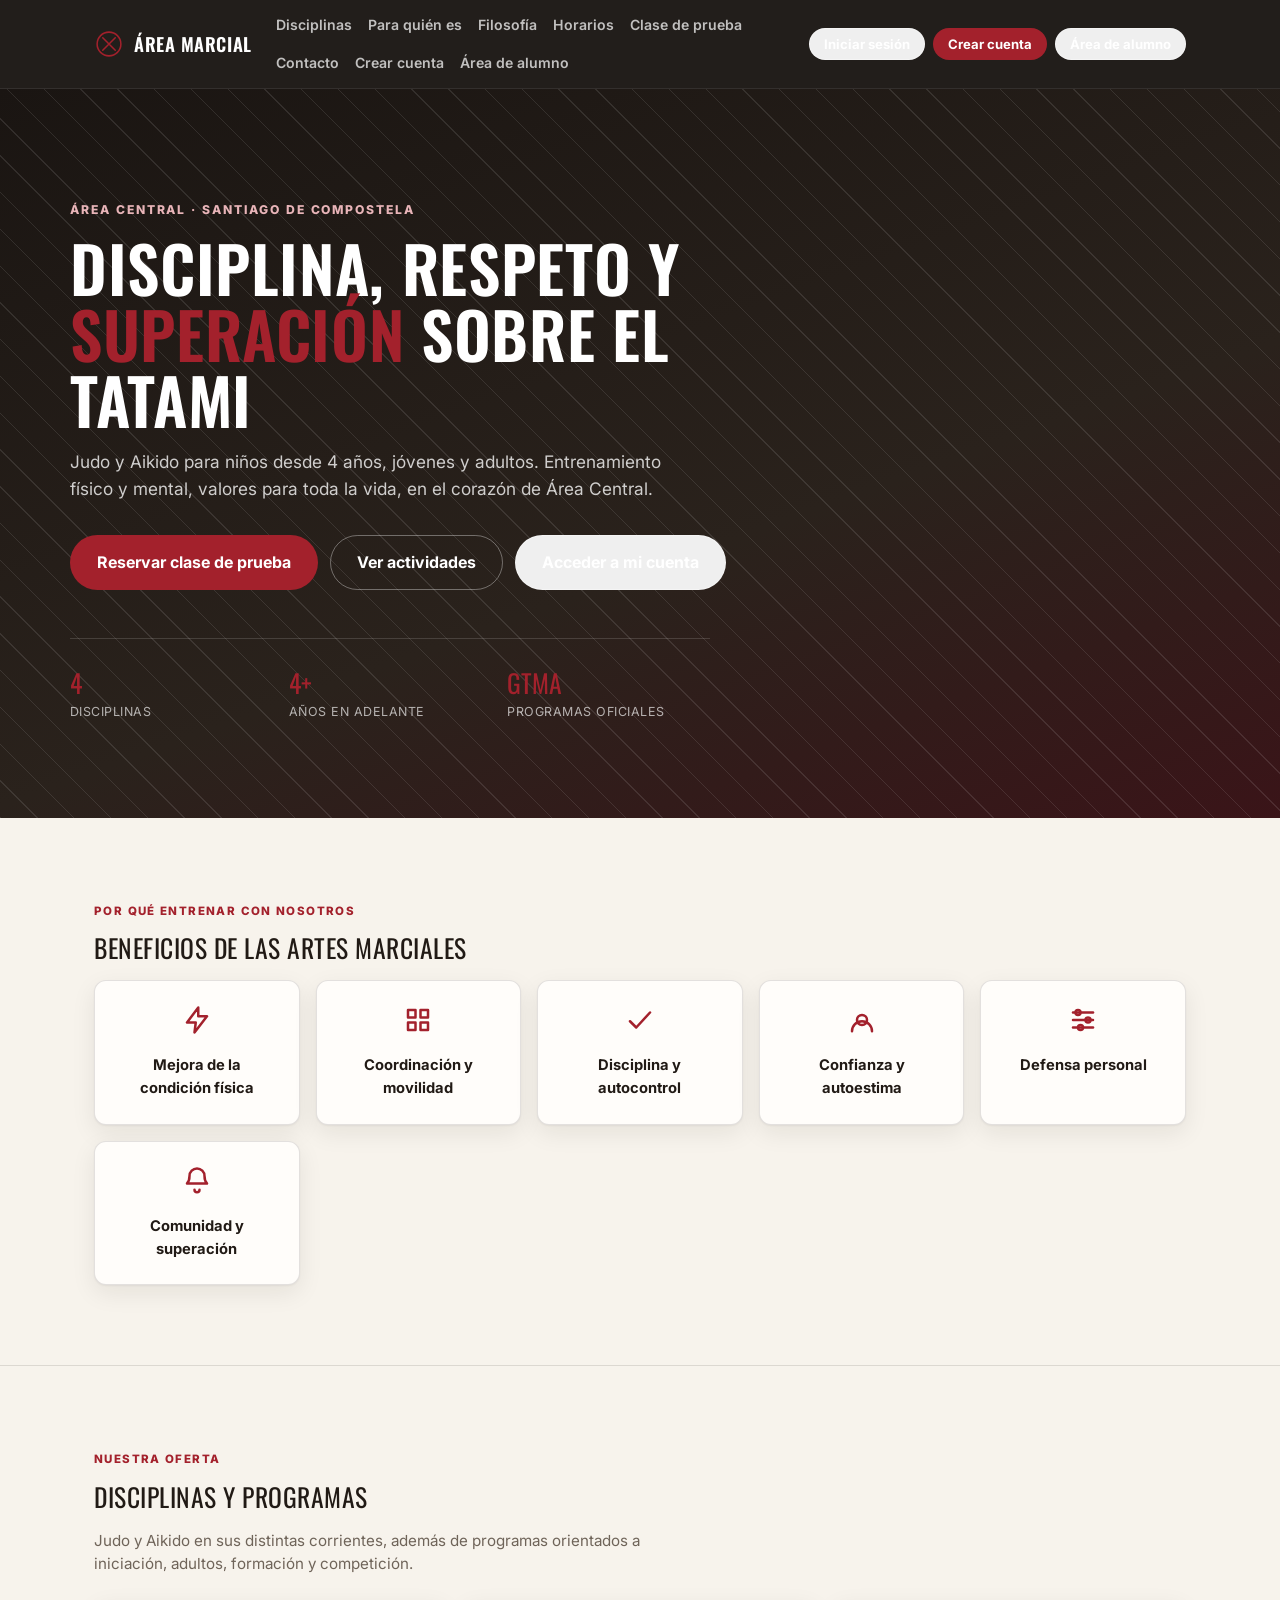
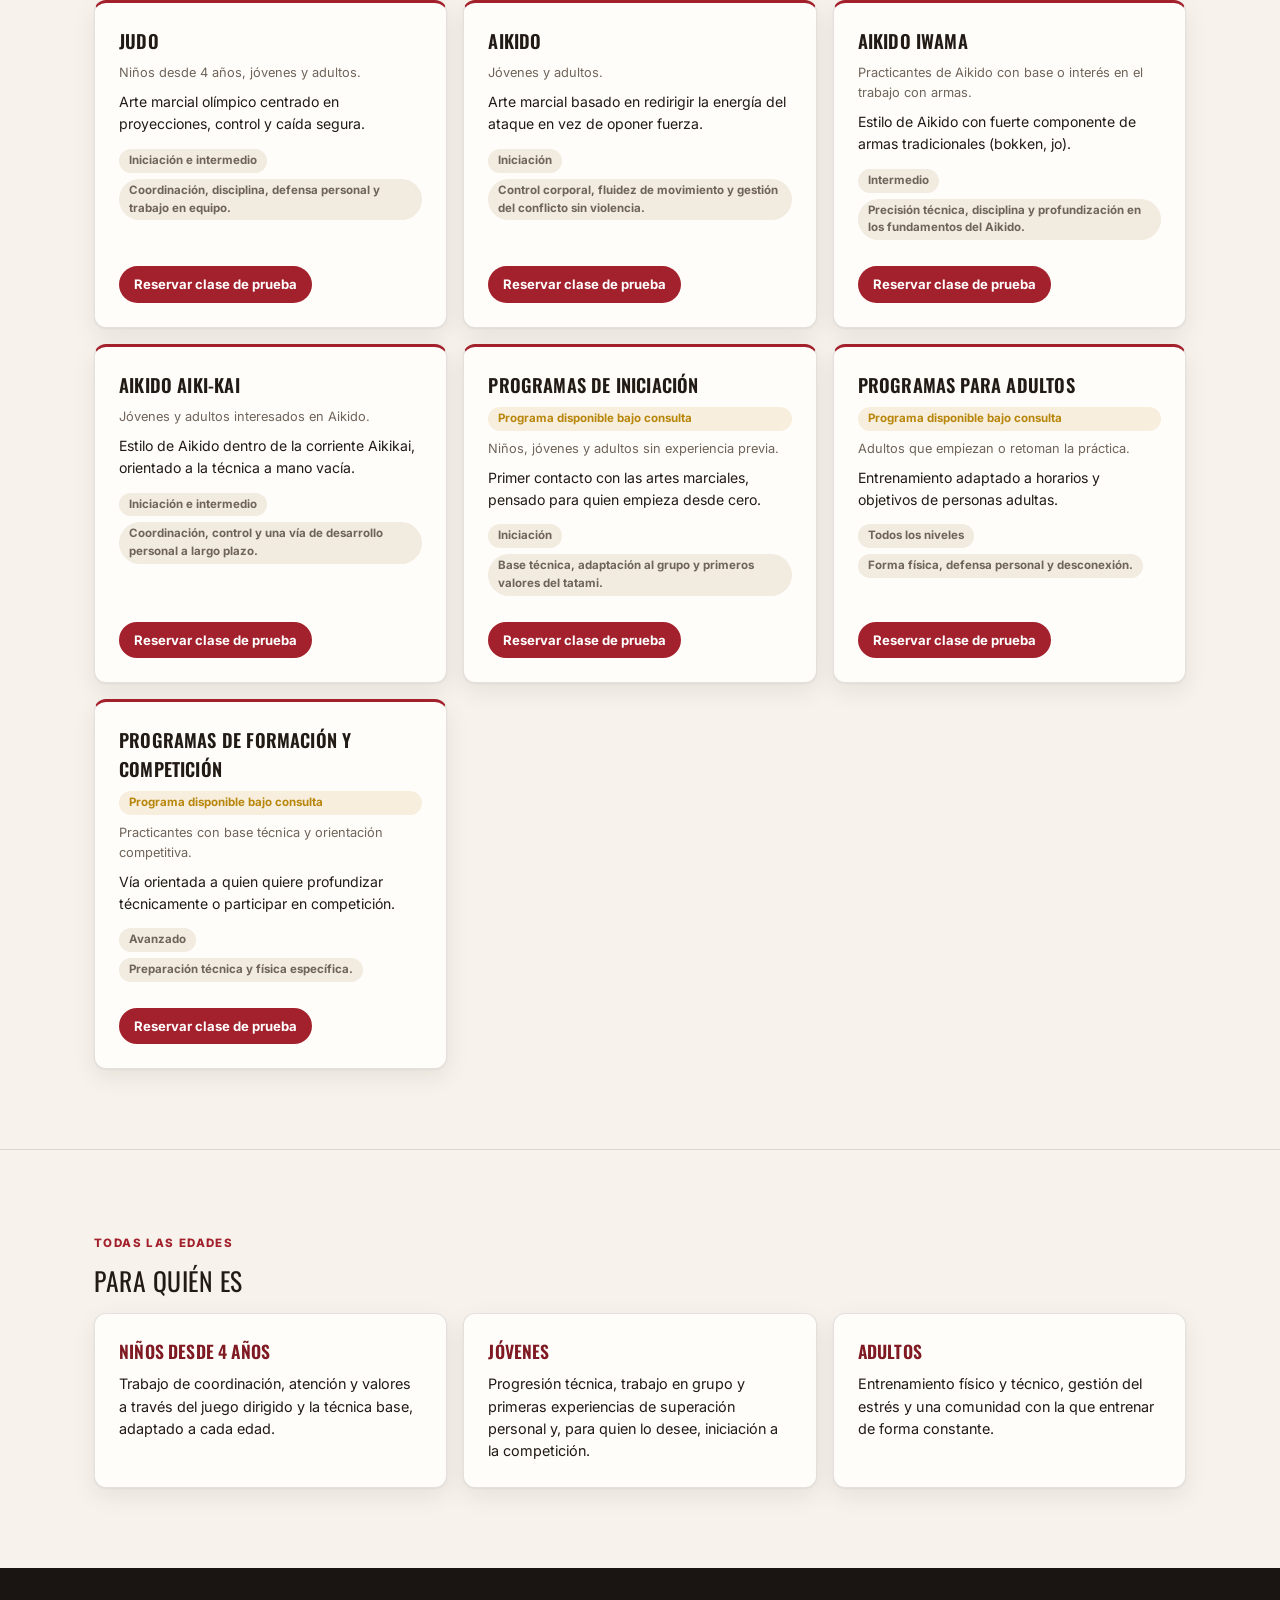
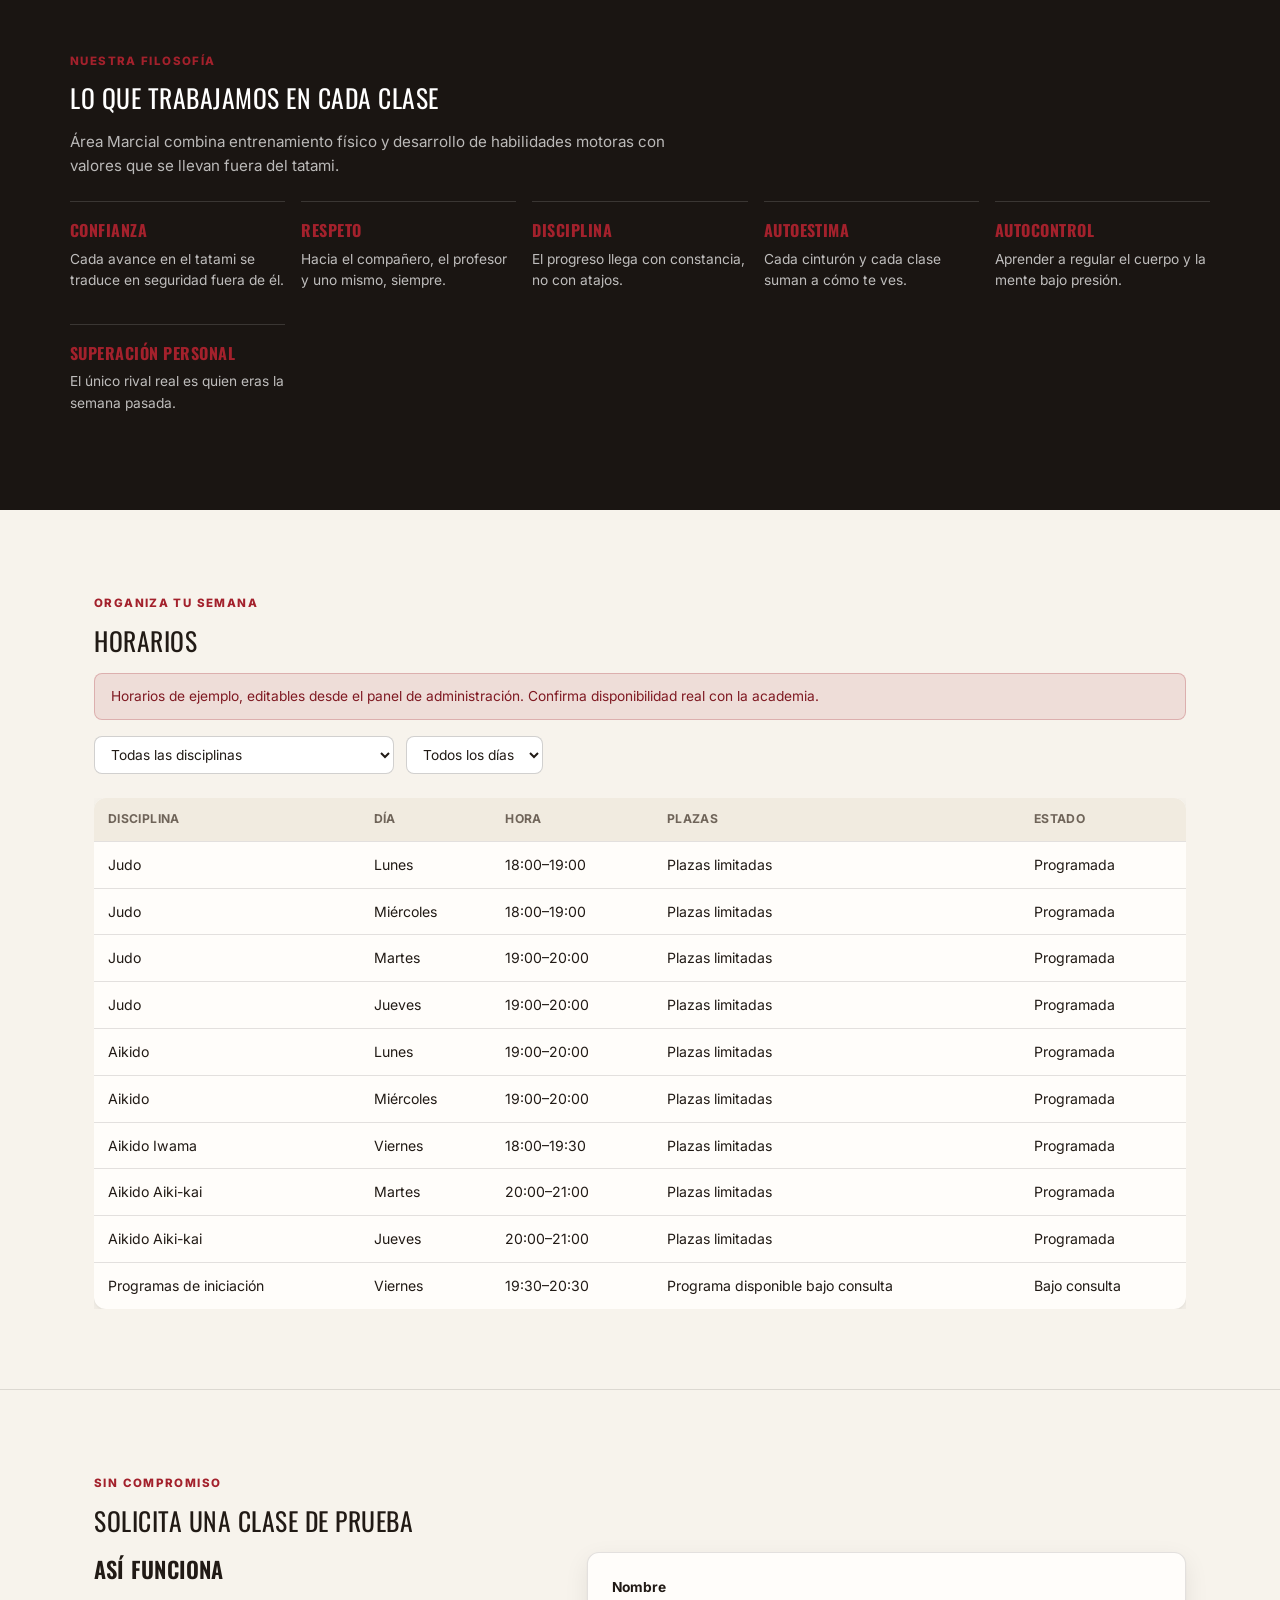
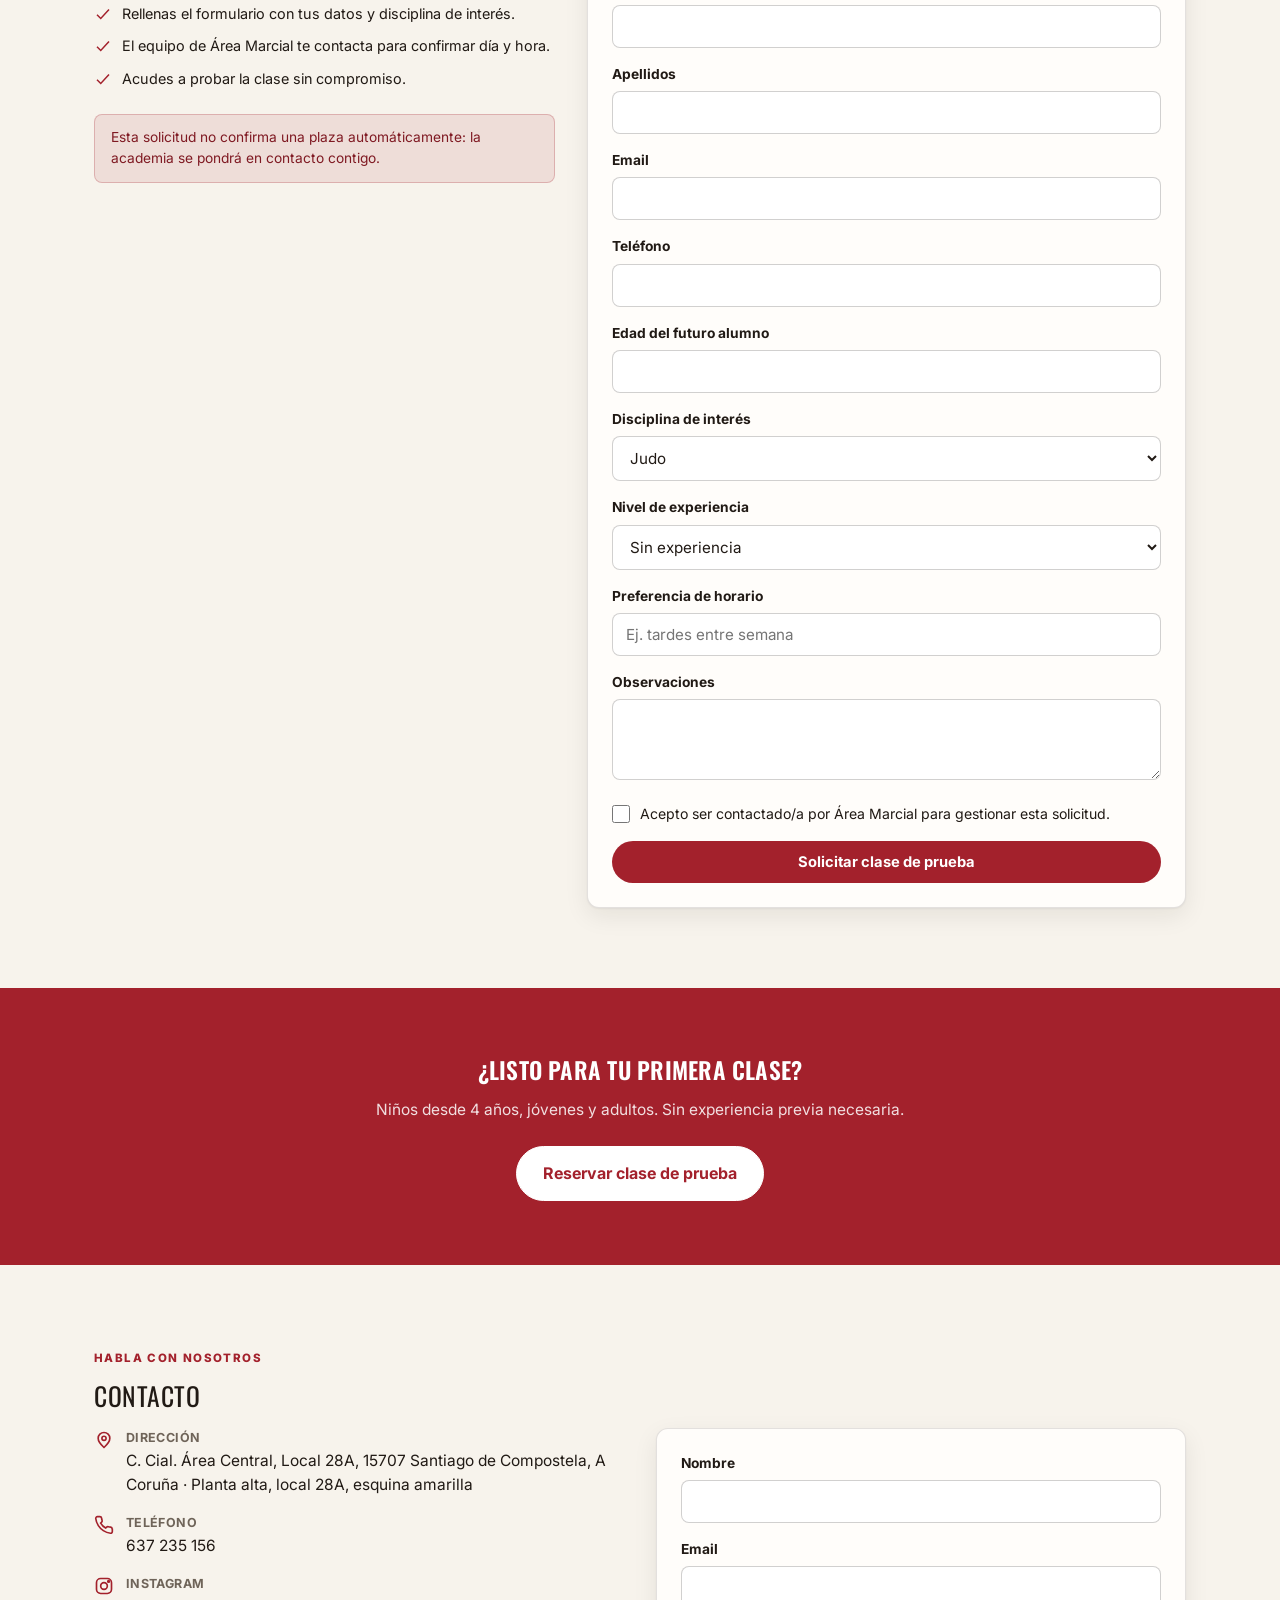
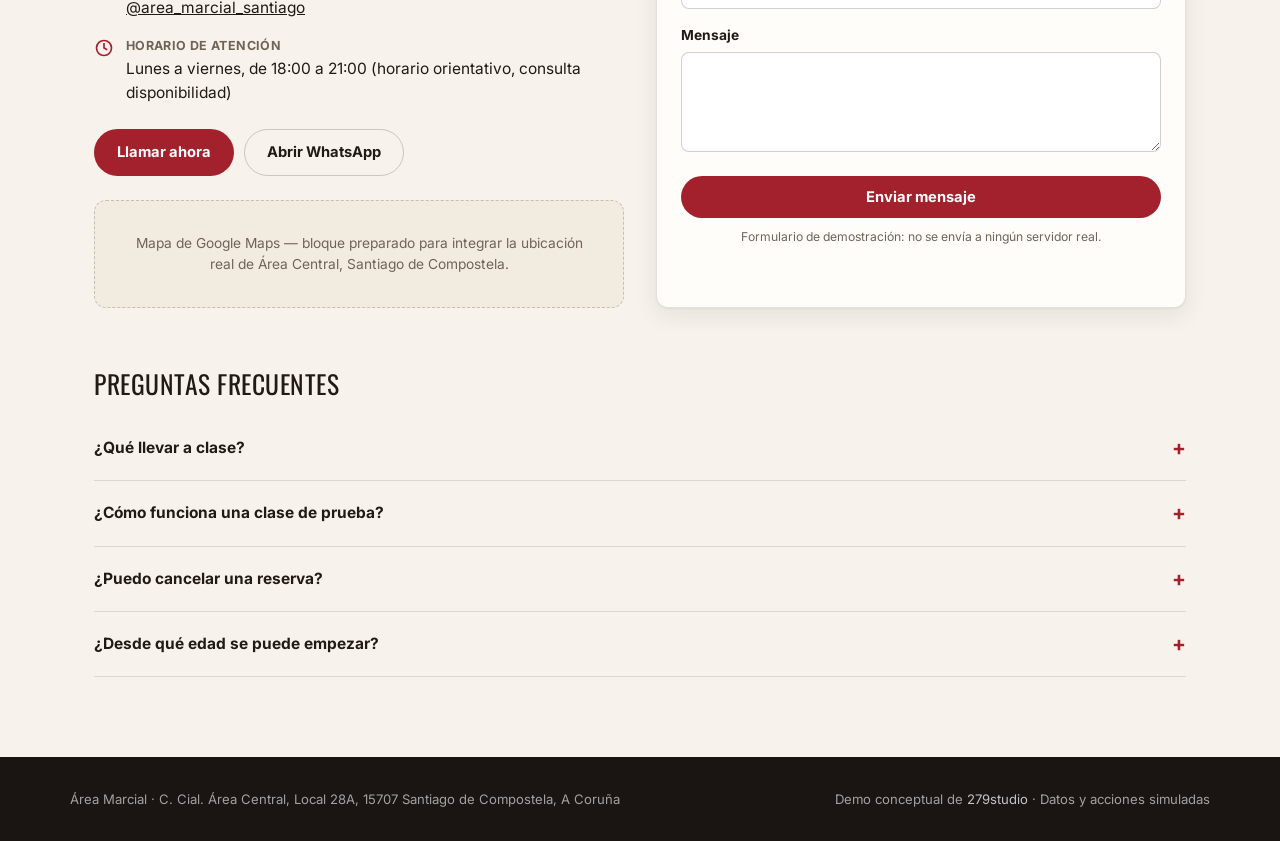
==== clientes/area-marcial/index.html @ db0ff97c "feat: build Área Marcial demo with full public site + alumno/admin app New client demo reusing the c" ====
<!doctype html>
<html lang="es">
<head>
<meta charset="UTF-8">
<meta name="viewport" content="width=device-width, initial-scale=1">
<title>Área Marcial | Academia de artes marciales en Santiago de Compostela</title>
<meta name="description" content="Judo, Aikido, Aikido Iwama y Aikido Aiki-kai en Área Central, Santiago de Compostela. Reserva tu clase de prueba. Demo conceptual de 279studio.">
<meta name="robots" content="noindex">
<meta name="theme-color" content="#1a1512">
<link rel="icon" href="favicon.svg" type="image/svg+xml">
<meta property="og:type" content="website">
<meta property="og:site_name" content="279studio">
<meta property="og:locale" content="es_ES">
<meta property="og:title" content="Área Marcial | Academia de artes marciales en Santiago de Compostela">
<meta property="og:description" content="Judo, Aikido, Aikido Iwama y Aikido Aiki-kai en Área Central, Santiago de Compostela. Demo conceptual de 279studio.">
<link rel="preconnect" href="https://fonts.googleapis.com">
<link rel="preconnect" href="https://fonts.gstatic.com" crossorigin>
<link href="https://fonts.googleapis.com/css2?family=Oswald:wght@500;600;700&family=Inter:wght@400;500;600;700;800&display=swap" rel="stylesheet">
<link rel="stylesheet" href="styles.css">
</head>
<body>
<a href="#main" class="skip-link">Saltar al contenido</a>

<!-- ================= WEB PÚBLICA ================= -->
<div id="publicSite">
  <header class="site-header">
    <div class="site-header-inner">
      <a href="#top" class="site-logo">
        <svg viewBox="0 0 48 48" aria-hidden="true"><circle cx="24" cy="24" r="19" fill="none" stroke="currentColor" stroke-width="2.5"/><path d="M14 14 L34 34 M34 14 L14 34" stroke="currentColor" stroke-width="2.5" stroke-linecap="round"/></svg>
        <span class="site-logo-text">Área Marcial</span>
      </a>
      <nav class="site-nav" id="siteNav" aria-label="Navegación pública">
        <a href="#disciplinas">Disciplinas</a>
        <a href="#para-quien-es">Para quién es</a>
        <a href="#filosofia">Filosofía</a>
        <a href="#horarios-publico">Horarios</a>
        <a href="#clase-prueba">Clase de prueba</a>
        <a href="#contacto">Contacto</a>
        <a href="#" id="mobileNavRegister">Crear cuenta</a>
        <a href="#" id="mobileNavArea">Área de alumno</a>
      </nav>
      <div class="site-header-actions">
        <button type="button" class="btn btn-on-dark btn-sm" id="btnHeaderLogin">Iniciar sesión</button>
        <button type="button" class="btn btn-primary btn-sm" id="btnHeaderRegister"><span class="hide-mobile">Crear cuenta</span><span class="vh">Crear cuenta</span></button>
        <button type="button" class="btn btn-on-dark btn-sm" id="btnHeaderArea"><span class="hide-mobile">Área de alumno</span><span class="vh">Área de alumno</span></button>
        <button type="button" class="site-menu-toggle" id="siteMenuToggle" aria-label="Abrir menú" aria-expanded="false">
          <svg viewBox="0 0 24 24" fill="none" stroke="currentColor" stroke-width="2" stroke-linecap="round"><path d="M4 7 H20 M4 12 H20 M4 18 H20"/></svg>
        </button>
      </div>
    </div>
  </header>

  <main id="main">
    <section class="hero" id="top">
      <div class="hero-inner">
        <span class="hero-eyebrow">Área Central · Santiago de Compostela</span>
        <h1>Disciplina, respeto y <em>superación</em> sobre el tatami</h1>
        <p class="hero-sub">Judo y Aikido para niños desde 4 años, jóvenes y adultos. Entrenamiento físico y mental, valores para toda la vida, en el corazón de Área Central.</p>
        <div class="hero-ctas">
          <a href="#clase-prueba" class="btn btn-primary btn-lg">Reservar clase de prueba</a>
          <a href="#disciplinas" class="btn btn-on-dark btn-lg">Ver actividades</a>
          <button type="button" class="btn btn-on-dark btn-lg" id="btnHeroAccount">Acceder a mi cuenta</button>
        </div>
        <div class="hero-stats">
          <div><p class="hero-stat-num">4</p><p class="hero-stat-label">Disciplinas</p></div>
          <div><p class="hero-stat-num">4+</p><p class="hero-stat-label">Años en adelante</p></div>
          <div><p class="hero-stat-num">GTMA</p><p class="hero-stat-label">Programas oficiales</p></div>
        </div>
      </div>
    </section>

    <section class="site-section">
      <div class="site-main">
        <span class="section-eyebrow">Por qué entrenar con nosotros</span>
        <p class="section-title">Beneficios de las artes marciales</p>
        <div class="benefits-grid" id="benefitsGrid"></div>
      </div>
    </section>

    <section class="site-section" id="disciplinas">
      <div class="site-main">
        <span class="section-eyebrow">Nuestra oferta</span>
        <p class="section-title">Disciplinas y programas</p>
        <p class="section-lead">Judo y Aikido en sus distintas corrientes, además de programas orientados a iniciación, adultos, formación y competición.</p>
        <div class="discipline-grid" id="disciplineGrid"></div>
      </div>
    </section>

    <section class="site-section" id="para-quien-es">
      <div class="site-main">
        <span class="section-eyebrow">Todas las edades</span>
        <p class="section-title">Para quién es</p>
        <div class="audience-grid" id="audienceGrid"></div>
      </div>
    </section>

    <section class="philosophy-band" id="filosofia">
      <div class="philosophy-inner">
        <span class="section-eyebrow">Nuestra filosofía</span>
        <p class="section-title">Lo que trabajamos en cada clase</p>
        <p class="section-lead">Área Marcial combina entrenamiento físico y desarrollo de habilidades motoras con valores que se llevan fuera del tatami.</p>
        <div class="philosophy-grid" id="philosophyGrid"></div>
      </div>
    </section>

    <section class="site-section" id="horarios-publico">
      <div class="site-main">
        <span class="section-eyebrow">Organiza tu semana</span>
        <p class="section-title">Horarios</p>
        <div class="notice-banner">Horarios de ejemplo, editables desde el panel de administración. Confirma disponibilidad real con la academia.</div>
        <div class="schedule-toolbar">
          <select class="filter-select" id="pubSchedDisc"><option value="todas">Todas las disciplinas</option></select>
          <select class="filter-select" id="pubSchedDia"><option value="todos">Todos los días</option></select>
        </div>
        <div style="overflow-x:auto;">
          <table class="schedule-table" id="pubSchedTable">
            <thead><tr><th>Disciplina</th><th>Día</th><th>Hora</th><th>Plazas</th><th>Estado</th></tr></thead>
            <tbody id="pubSchedBody"></tbody>
          </table>
        </div>
      </div>
    </section>

    <section class="site-section" id="clase-prueba">
      <div class="site-main">
        <span class="section-eyebrow">Sin compromiso</span>
        <p class="section-title">Solicita una clase de prueba</p>
        <div class="trial-layout">
          <div class="trial-info">
            <h2>Así funciona</h2>
            <ul>
              <li><svg viewBox="0 0 24 24" fill="none" stroke="currentColor" stroke-width="2"><path d="M4 13l5 5L20 6"/></svg><span>Rellenas el formulario con tus datos y disciplina de interés.</span></li>
              <li><svg viewBox="0 0 24 24" fill="none" stroke="currentColor" stroke-width="2"><path d="M4 13l5 5L20 6"/></svg><span>El equipo de Área Marcial te contacta para confirmar día y hora.</span></li>
              <li><svg viewBox="0 0 24 24" fill="none" stroke="currentColor" stroke-width="2"><path d="M4 13l5 5L20 6"/></svg><span>Acudes a probar la clase sin compromiso.</span></li>
            </ul>
            <div class="notice-banner" style="margin-top:24px;">Esta solicitud no confirma una plaza automáticamente: la academia se pondrá en contacto contigo.</div>
          </div>
          <div class="card card-pad" id="trialFormWrap">
            <form id="trialForm" novalidate>
              <div class="field"><label for="tf-nombre">Nombre</label><input id="tf-nombre" required></div>
              <div class="field"><label for="tf-apellidos">Apellidos</label><input id="tf-apellidos" required></div>
              <div class="field"><label for="tf-email">Email</label><input id="tf-email" type="email" required></div>
              <div class="field"><label for="tf-telefono">Teléfono</label><input id="tf-telefono" type="tel" required></div>
              <div class="field"><label for="tf-edad">Edad del futuro alumno</label><input id="tf-edad" type="number" min="4" max="99" required></div>
              <div class="field"><label for="tf-disciplina">Disciplina de interés</label><select id="tf-disciplina"></select></div>
              <div class="field"><label for="tf-nivel">Nivel de experiencia</label><select id="tf-nivel"><option>Sin experiencia</option><option>Con experiencia previa</option></select></div>
              <div class="field"><label for="tf-horario">Preferencia de horario</label><input id="tf-horario" placeholder="Ej. tardes entre semana"></div>
              <div class="field"><label for="tf-obs">Observaciones</label><textarea id="tf-obs" rows="3"></textarea></div>
              <label class="field-check"><input type="checkbox" id="tf-consent" required> Acepto ser contactado/a por Área Marcial para gestionar esta solicitud.</label>
              <button type="submit" class="btn btn-primary btn-block" style="margin-top:16px;">Solicitar clase de prueba</button>
            </form>
          </div>
        </div>
      </div>
    </section>

    <section class="cta-band">
      <h2>¿Listo para tu primera clase?</h2>
      <p>Niños desde 4 años, jóvenes y adultos. Sin experiencia previa necesaria.</p>
      <a href="#clase-prueba" class="btn btn-outline btn-lg">Reservar clase de prueba</a>
    </section>

    <section class="site-section" id="contacto">
      <div class="site-main">
        <span class="section-eyebrow">Habla con nosotros</span>
        <p class="section-title">Contacto</p>
        <div class="contact-grid">
          <div>
            <ul class="contact-list">
              <li><svg viewBox="0 0 24 24" fill="none" stroke="currentColor" stroke-width="2"><path d="M12 21s-7-6.2-7-11a7 7 0 0 1 14 0c0 4.8-7 11-7 11Z"/><circle cx="12" cy="10" r="2.5"/></svg><div><strong>Dirección</strong><span id="contactAddress"></span></div></li>
              <li><svg viewBox="0 0 24 24" fill="none" stroke="currentColor" stroke-width="2"><path d="M22 16.9v3a2 2 0 0 1-2.2 2 19.8 19.8 0 0 1-8.6-3.1 19.5 19.5 0 0 1-6-6 19.8 19.8 0 0 1-3.1-8.6A2 2 0 0 1 4.1 2h3a2 2 0 0 1 2 1.7c.1.9.3 1.8.6 2.7a2 2 0 0 1-.5 2.1L8 9.7a16 16 0 0 0 6 6l1.2-1.2a2 2 0 0 1 2.1-.5c.9.3 1.8.5 2.7.6a2 2 0 0 1 1.7 2Z"/></svg><div><strong>Teléfono</strong><span id="contactPhone"></span></div></li>
              <li><svg viewBox="0 0 24 24" fill="none" stroke="currentColor" stroke-width="2"><rect x="3" y="3" width="18" height="18" rx="5"/><circle cx="12" cy="12" r="4"/><circle cx="17.5" cy="6.5" r="1"/></svg><div><strong>Instagram</strong><span><a id="contactInstagram" href="#" target="_blank" rel="noopener">@area_marcial_santiago</a></span></div></li>
              <li><svg viewBox="0 0 24 24" fill="none" stroke="currentColor" stroke-width="2"><path d="M12 6v6l4 2"/><circle cx="12" cy="12" r="9"/></svg><div><strong>Horario de atención</strong><span id="contactSchedule"></span></div></li>
            </ul>
            <div class="contact-actions">
              <a class="btn btn-primary" id="contactCall" href="#">Llamar ahora</a>
              <a class="btn btn-outline" id="contactWhatsapp" href="#" target="_blank" rel="noopener">Abrir WhatsApp</a>
            </div>
            <div class="map-placeholder">Mapa de Google Maps — bloque preparado para integrar la ubicación real de Área Central, Santiago de Compostela.</div>
          </div>
          <div class="card card-pad">
            <form id="contactForm" novalidate>
              <div class="field"><label for="cf-nombre">Nombre</label><input id="cf-nombre" required></div>
              <div class="field"><label for="cf-email">Email</label><input id="cf-email" type="email" required></div>
              <div class="field"><label for="cf-msg">Mensaje</label><textarea id="cf-msg" rows="4" required></textarea></div>
              <button type="submit" class="btn btn-primary btn-block">Enviar mensaje</button>
              <p style="font-size:0.76rem;color:var(--muted);margin-top:10px;text-align:center;">Formulario de demostración: no se envía a ningún servidor real.</p>
            </form>
          </div>
        </div>

        <p class="section-title" style="margin-top:56px;">Preguntas frecuentes</p>
        <div id="faqList"></div>
      </div>
    </section>
  </main>

  <footer class="site-footer">
    <div class="site-footer-inner">
      <span>Área Marcial · <span id="footerAddress"></span></span>
      <span>Demo conceptual de <a href="https://279studio.com" target="_blank" rel="noopener">279studio</a> · Datos y acciones simuladas</span>
    </div>
  </footer>
</div>

<!-- ================= LOGIN / REGISTRO ================= -->
<div class="login-screen" id="loginScreen" hidden>
  <div style="width:100%;max-width:380px;">
    <a href="#top" class="login-back" id="btnBackToSite">
      <svg viewBox="0 0 24 24" width="16" height="16" fill="none" stroke="currentColor" stroke-width="2"><path d="M15 5 L8 12 L15 19"/></svg>
      Volver a la web
    </a>
    <div class="login-card">
      <span class="brand-badge" aria-hidden="true">
        <svg viewBox="0 0 48 48" aria-hidden="true"><circle cx="24" cy="24" r="19" fill="none" stroke="currentColor" stroke-width="2.5"/><path d="M14 14 L34 34 M34 14 L14 34" stroke="currentColor" stroke-width="2.5" stroke-linecap="round"/></svg>
      </span>
      <h1 id="loginTitle">Área Marcial</h1>
      <p class="login-sub" id="loginSubtitle">Accede a tu espacio de Área Marcial</p>
      <p class="login-sub login-sub-demo">Demo conceptual · Datos y acciones simuladas</p>

      <form id="loginForm" novalidate>
        <div class="field">
          <label for="li-email">Correo</label>
          <input id="li-email" type="text" autocomplete="username" required>
        </div>
        <div class="field">
          <label for="li-pass">Contraseña</label>
          <input id="li-pass" type="password" autocomplete="current-password" required>
        </div>
        <p class="login-error" id="loginError" hidden>Correo o contraseña incorrectos (demo).</p>
        <button type="submit" class="btn btn-primary btn-block btn-lg">Entrar</button>
      </form>

      <form id="registerForm" novalidate hidden>
        <div class="field"><label for="rf-nombre">Nombre y apellidos</label><input id="rf-nombre" required></div>
        <div class="field"><label for="rf-email">Correo</label><input id="rf-email" type="email" required></div>
        <div class="field"><label for="rf-pass">Contraseña</label><input id="rf-pass" type="password" required></div>
        <div class="field"><label for="rf-edad">Edad o fecha de nacimiento</label><input id="rf-edad" required></div>
        <div class="field"><label for="rf-disciplina">Disciplina de interés</label><select id="rf-disciplina"></select></div>
        <button type="submit" class="btn btn-primary btn-block btn-lg">Crear cuenta</button>
      </form>

      <p class="login-demo-note">Acceso de demostración. No utilices credenciales reales.</p>
      <div class="login-hint" id="loginHint">
        <p class="login-hint-title">Accesos de demostración</p>
        <div class="login-quickfill">
          <button type="button" class="btn btn-outline btn-sm" data-fill="alumno">Usar acceso alumno</button>
          <button type="button" class="btn btn-outline btn-sm" data-fill="admin">Usar acceso academia (admin)</button>
        </div>
        <p><strong>Acceso alumno:</strong> alumno / alumno</p>
        <p><strong>Acceso academia (admin):</strong> admin / admin</p>
      </div>
      <p class="login-switch"><span id="loginSwitchText">¿No tienes cuenta?</span> <button type="button" id="btnLoginSwitch">Crear una cuenta</button></p>
    </div>
  </div>
</div>

<!-- ================= APP PRIVADA (alumno / admin) ================= -->
<div class="app-shell" id="appShell" hidden>
  <aside class="sidebar" aria-label="Navegación principal">
    <div class="sidebar-brand">
      <span class="brand-badge" aria-hidden="true">
        <svg viewBox="0 0 48 48" aria-hidden="true"><circle cx="24" cy="24" r="19" fill="none" stroke="currentColor" stroke-width="2.5"/><path d="M14 14 L34 34 M34 14 L14 34" stroke="currentColor" stroke-width="2.5" stroke-linecap="round"/></svg>
      </span>
      <span class="brand-text">
        <span class="brand-name">Área Marcial</span>
        <span class="brand-sub" id="sidebarRoleLabel">279 · demo de app</span>
      </span>
    </div>

    <nav class="sidebar-nav" id="sidebarNav" aria-label="Vistas principales"></nav>

    <a href="#top" class="nav-link" id="sidebarBackToSite" style="margin-top:auto;">
      <svg viewBox="0 0 24 24" fill="none" stroke="currentColor" stroke-width="2" stroke-linecap="round"><path d="M15 5 L8 12 L15 19"/></svg>
      <span>Volver a la web</span>
    </a>
    <p class="sidebar-note">Demo conceptual · Datos y acciones simuladas</p>
  </aside>

  <div class="app-main">
    <header class="topbar">
      <button type="button" class="topbar-back" id="topbarBack" hidden aria-label="Volver">
        <svg viewBox="0 0 24 24" aria-hidden="true"><path d="M15 5 L8 12 L15 19" fill="none" stroke="currentColor" stroke-width="2" stroke-linecap="round" stroke-linejoin="round"/></svg>
      </button>
      <h1 class="topbar-title" id="topbarTitle">Inicio</h1>
      <span class="topbar-badge">Demo conceptual</span>
      <div style="position:relative;">
        <button type="button" class="topbar-logout" id="userMenuToggle" aria-label="Menú de usuario" aria-expanded="false" style="width:34px;height:34px;border-radius:50%;background:var(--structure);color:#fff;display:flex;align-items:center;justify-content:center;font-weight:800;font-size:0.8rem;">
          <span id="userMenuInitials">?</span>
        </button>
        <div id="userMenuDropdown" hidden style="position:absolute;right:0;top:42px;background:#fff;border:1px solid var(--line);border-radius:var(--radius-sm);box-shadow:var(--shadow);min-width:170px;z-index:20;overflow:hidden;">
          <a href="#/inicio" class="nav-link" style="color:var(--ink);border-radius:0;" data-usermenu="panel">Mi panel</a>
          <a href="#/perfil" class="nav-link" style="color:var(--ink);border-radius:0;" data-usermenu="perfil">Mi perfil</a>
          <a href="#/mis-reservas" class="nav-link" style="color:var(--ink);border-radius:0;" data-usermenu="reservas">Mis reservas</a>
          <button type="button" class="nav-link" id="userMenuLogout" style="color:var(--danger);border-radius:0;width:100%;text-align:left;border:none;background:none;cursor:pointer;">Cerrar sesión</button>
        </div>
      </div>
    </header>

    <main id="viewRoot" class="view-root" tabindex="-1"></main>
  </div>

  <nav class="bottom-nav" id="bottomNav" aria-label="Navegación"></nav>
</div>

<div class="toast" id="toast" role="status" aria-live="polite" hidden></div>

<div class="modal-overlay" id="modalOverlay" hidden>
  <div class="modal" id="modalBody" role="dialog" aria-modal="true" aria-labelledby="modalTitle"></div>
</div>

<script src="data.js"></script>
<script src="app.js"></script>
</body>
</html>
---- clientes/area-marcial/styles.css ----
/* Área Marcial — web pública + app-shell de alumno/admin, demo autocontenida de 279studio.
   Mundo visual propio (no comparte tokens con compostela-judo ni rm-strength):
   estructura carbón cálido, acción carmesí, superficie papel de arroz, Oshima/Inter.
   Documentado en ../../DESIGN.md. */

:root {
  --bg: #f7f3ec;
  --surface: #fffdfa;
  --surface-soft: #f1ebe0;
  --structure: #1a1512;
  --structure-hi: #2a221c;
  --ink: #211a15;
  --muted: #6f6459;
  --line: rgba(26, 21, 18, 0.12);
  --line-strong: rgba(26, 21, 18, 0.20);

  --action: #a3212c;
  --action-hi: #7f1922;
  --action-soft: rgba(163, 33, 44, 0.10);

  --success: #2f7a4f;
  --success-soft: rgba(47, 122, 79, 0.10);
  --warn: #b8860b;
  --warn-soft: rgba(184, 134, 11, 0.12);
  --danger: #b8332a;
  --danger-soft: rgba(184, 51, 42, 0.10);
  --info: #2f5f8a;
  --info-soft: rgba(47, 95, 138, 0.10);

  --belt-white: #f4f1ea;
  --belt-yellow: #e8c547;
  --belt-orange: #ec9a35;
  --belt-green: #4c8c5a;
  --belt-blue: #2c5fa8;
  --belt-brown: #7b5230;
  --belt-black: #1a1a1a;

  --radius: 12px;
  --radius-sm: 8px;
  --shadow: 0 1px 2px rgba(26,21,18,0.05), 0 8px 24px rgba(26,21,18,0.08);
  --f-display: "Oswald", "Arial Narrow", sans-serif;
  --f-body: "Inter", system-ui, -apple-system, "Segoe UI", sans-serif;

  --s-1: 4px;  --s-2: 8px;  --s-3: 12px; --s-4: 16px;
  --s-5: 24px; --s-6: 32px; --s-7: 48px; --s-8: 64px;

  --ease: cubic-bezier(0.22, 0.61, 0.36, 1);
  --sidebar-w: 252px;
  --bottom-nav-h: 68px;
}

* { box-sizing: border-box; margin: 0; padding: 0; }
html { -webkit-text-size-adjust: 100%; scroll-behavior: smooth; }
[hidden] { display: none !important; }
@media (prefers-reduced-motion: reduce) {
  * { animation-duration: 0.001ms !important; transition-duration: 0.001ms !important; scroll-behavior: auto; }
}

body {
  font-family: var(--f-body);
  font-size: 15.5px;
  line-height: 1.55;
  color: var(--ink);
  background: var(--bg);
  -webkit-font-smoothing: antialiased;
}

h1, h2, h3 { font-family: var(--f-display); font-weight: 600; letter-spacing: 0.01em; text-transform: uppercase; }
button { font-family: inherit; }
a { color: inherit; }

.vh { position: absolute !important; width: 1px; height: 1px; overflow: hidden; clip: rect(0 0 0 0); white-space: nowrap; }
:focus-visible { outline: 2px solid var(--action); outline-offset: 2px; }

.skip-link { position: absolute; left: -999px; top: 0; background: var(--structure); color: #fff; padding: 10px 16px; z-index: 60; }
.skip-link:focus { left: 12px; top: 12px; }

/* ---------------- primitives (compartidas web pública + app) ---------------- */
.btn {
  display: inline-flex; align-items: center; justify-content: center; gap: 8px;
  border-radius: 999px; font-weight: 700; font-size: 0.92rem; cursor: pointer;
  border: 1.5px solid transparent; padding: 11px 22px; transition: transform 140ms var(--ease), background 140ms var(--ease), border-color 140ms var(--ease);
  text-decoration: none; font-family: var(--f-body);
}
.btn:active { transform: scale(0.98); }
.btn-primary { background: var(--action); color: #fff; }
.btn-primary:hover { background: var(--action-hi); }
.btn-outline { background: transparent; color: var(--ink); border-color: var(--line-strong); }
.btn-outline:hover { border-color: var(--structure); }
.btn-ghost { background: none; color: var(--muted); border-color: transparent; }
.btn-ghost:hover { color: var(--ink); }
.btn-danger-outline { background: #fff; color: var(--danger); border-color: rgba(184,51,42,0.35); }
.btn-danger-outline:hover { background: var(--danger-soft); }
.btn-block { width: 100%; }
.btn-lg { padding: 14px 26px; font-size: 1rem; }
.btn-sm { padding: 7px 14px; font-size: 0.82rem; }
.btn-on-dark { border-color: rgba(255,255,255,0.35); color: #fff; }
.btn-on-dark:hover { border-color: #fff; background: rgba(255,255,255,0.08); }

.card { background: var(--surface); border: 1px solid var(--line); border-radius: var(--radius); box-shadow: var(--shadow); }
.card-pad { padding: var(--s-5); }

.section-title { font-family: var(--f-display); font-size: 1.6rem; text-transform: uppercase; letter-spacing: 0.02em; margin-bottom: var(--s-3); }
.section-lead { color: var(--muted); font-size: 0.95rem; margin-bottom: var(--s-5); max-width: 60ch; }
.section-eyebrow { display: inline-block; font-size: 0.72rem; font-weight: 800; letter-spacing: 0.12em; text-transform: uppercase; color: var(--action); margin-bottom: 8px; }

.status-pill { display: inline-flex; align-items: center; gap: 6px; font-size: 0.76rem; font-weight: 700; padding: 4px 11px; border-radius: 999px; }
.status-pill::before { content: ""; width: 6px; height: 6px; border-radius: 50%; background: currentColor; }
.status-pendiente { color: var(--warn); background: var(--warn-soft); }
.status-confirmada { color: var(--success); background: var(--success-soft); }
.status-completada { color: var(--info); background: var(--info-soft); }
.status-cancelada, .status-no-asistio { color: var(--danger); background: var(--danger-soft); }

.field { margin-bottom: var(--s-4); }
.field label { display: block; font-size: 0.86rem; font-weight: 700; margin-bottom: 6px; color: var(--ink); }
.field input, .field select, .field textarea {
  width: 100%; border: 1.5px solid var(--line-strong); border-radius: var(--radius-sm); padding: 11px 13px;
  font-family: var(--f-body); font-size: 0.95rem; background: #fff; color: var(--ink);
  transition: border-color 140ms var(--ease);
}
.field input:focus, .field select:focus, .field textarea:focus { border-color: var(--action); outline: none; }
.field-check { display: flex; align-items: flex-start; gap: 10px; font-size: 0.88rem; color: var(--ink); }
.field-check input { width: 18px; height: 18px; margin-top: 2px; accent-color: var(--action); flex-shrink: 0; }

.empty-state { text-align: center; padding: var(--s-7) var(--s-4); color: var(--muted); }
.empty-state svg { width: 44px; height: 44px; color: var(--line-strong); margin-bottom: var(--s-3); }
.empty-state p { font-size: 0.92rem; }

.notice-banner { background: var(--action-soft); border: 1px solid rgba(163,33,44,0.24); color: var(--action-hi); border-radius: var(--radius-sm); padding: var(--s-3) var(--s-4); font-size: 0.86rem; margin-bottom: var(--s-4); }
.chip { font-size: 0.72rem; font-weight: 700; padding: 3px 10px; border-radius: 999px; background: var(--surface-soft); color: var(--muted); }
.chip-avail { background: var(--success-soft); color: var(--success); }
.chip-consult { background: var(--warn-soft); color: var(--warn); }
.chip-urgent { background: var(--danger-soft); color: var(--danger); }

/* ---------------- web pública: header ---------------- */
.site-header {
  position: sticky; top: 0; z-index: 40; background: rgba(26,21,18,0.96); backdrop-filter: blur(6px);
  border-bottom: 1px solid rgba(255,255,255,0.08);
}
.site-header-inner { max-width: 1140px; margin-inline: auto; padding: 14px var(--s-5); display: flex; align-items: center; gap: var(--s-5); }
.site-logo { display: flex; align-items: center; gap: 10px; color: #fff; text-decoration: none; flex-shrink: 0; }
.site-logo svg { width: 30px; height: 30px; color: var(--action); }
.site-logo-text { font-family: var(--f-display); font-weight: 600; font-size: 1.15rem; letter-spacing: 0.03em; text-transform: uppercase; }
.site-nav { display: flex; gap: var(--s-4); flex: 1; flex-wrap: wrap; }
.site-nav a { color: rgba(255,255,255,0.72); text-decoration: none; font-size: 0.88rem; font-weight: 600; }
.site-nav a:hover { color: #fff; }
.site-header-actions { display: flex; gap: 8px; flex-shrink: 0; }
.site-menu-toggle { display: none; background: none; border: none; color: #fff; width: 34px; height: 34px; cursor: pointer; }
@media (max-width: 900px) {
  .site-nav { display: none; }
  .site-menu-toggle { display: inline-flex; align-items: center; justify-content: center; }
  #btnHeaderRegister, #btnHeaderArea { display: none; }
}
.site-nav.is-open { display: flex; flex-direction: column; position: absolute; top: 100%; left: 0; right: 0; background: var(--structure); padding: var(--s-4) var(--s-5); border-bottom: 1px solid rgba(255,255,255,0.1); }

/* ---------------- hero ---------------- */
.hero {
  background: linear-gradient(160deg, var(--structure) 0%, var(--structure-hi) 60%, #3a1418 100%);
  color: #fff; padding: clamp(56px, 10vw, 108px) var(--s-5) clamp(64px, 8vw, 96px);
  position: relative; overflow: hidden;
}
.hero::before {
  content: ""; position: absolute; inset: 0; opacity: 0.10; pointer-events: none;
  background-image: repeating-linear-gradient(45deg, #fff 0, #fff 1px, transparent 1px, transparent 26px);
}
.hero-inner { max-width: 1140px; margin-inline: auto; position: relative; }
.hero-eyebrow { display: inline-block; font-size: 0.76rem; font-weight: 800; letter-spacing: 0.16em; text-transform: uppercase; color: #e8b4b8; margin-bottom: var(--s-4); }
.hero h1 { font-size: clamp(2.4rem, 5.5vw, 4rem); line-height: 1.03; max-width: 18ch; margin-bottom: var(--s-4); }
.hero h1 em { font-style: normal; color: var(--action); }
.hero-sub { font-size: 1.08rem; color: rgba(255,255,255,0.78); max-width: 58ch; margin-bottom: var(--s-6); }
.hero-ctas { display: flex; gap: var(--s-3); flex-wrap: wrap; margin-bottom: var(--s-7); }
.hero-stats { display: grid; grid-template-columns: repeat(auto-fit, minmax(140px, 1fr)); gap: var(--s-4); max-width: 640px; border-top: 1px solid rgba(255,255,255,0.14); padding-top: var(--s-5); }
.hero-stat-num { font-family: var(--f-display); font-size: 1.6rem; color: var(--action); }
.hero-stat-label { font-size: 0.78rem; color: rgba(255,255,255,0.65); text-transform: uppercase; letter-spacing: 0.04em; }

.site-main { max-width: 1140px; margin-inline: auto; padding: clamp(48px, 7vw, 80px) var(--s-5); }
.site-section + .site-section { border-top: 1px solid var(--line); }

/* ---------------- beneficios ---------------- */
.benefits-grid { display: grid; grid-template-columns: repeat(auto-fit, minmax(200px, 1fr)); gap: var(--s-4); }
.benefit-card { padding: var(--s-5); text-align: center; }
.benefit-card svg { width: 30px; height: 30px; color: var(--action); margin-bottom: var(--s-3); }
.benefit-card p { font-weight: 700; font-size: 0.92rem; }

/* ---------------- disciplinas ---------------- */
.discipline-grid { display: grid; grid-template-columns: repeat(auto-fill, minmax(280px, 1fr)); gap: var(--s-4); }
.discipline-card { padding: var(--s-5); display: flex; flex-direction: column; gap: 8px; border-top: 3px solid var(--action); }
.discipline-card h3 { font-size: 1.15rem; }
.discipline-meta { font-size: 0.8rem; color: var(--muted); }
.discipline-benefits { font-size: 0.88rem; }
.discipline-tags { display: flex; gap: 6px; flex-wrap: wrap; margin-block: 6px; }
.discipline-actions { margin-top: auto; padding-top: var(--s-3); }

/* ---------------- para quién es ---------------- */
.audience-grid { display: grid; grid-template-columns: repeat(auto-fit, minmax(240px, 1fr)); gap: var(--s-4); }
.audience-card { padding: var(--s-5); }
.audience-card h3 { font-size: 1.1rem; margin-bottom: 8px; color: var(--action-hi); }
.audience-card p { font-size: 0.9rem; color: var(--ink); }

/* ---------------- filosofía ---------------- */
.philosophy-band { background: var(--structure); color: #fff; padding: clamp(48px, 7vw, 80px) var(--s-5); }
.philosophy-inner { max-width: 1140px; margin-inline: auto; }
.philosophy-band .section-title { color: #fff; }
.philosophy-band .section-lead { color: rgba(255,255,255,0.7); }
.philosophy-grid { display: grid; grid-template-columns: repeat(auto-fit, minmax(200px, 1fr)); gap: var(--s-4); }
.philosophy-item { padding: var(--s-4) 0; border-top: 1px solid rgba(255,255,255,0.14); }
.philosophy-item h4 { font-family: var(--f-display); text-transform: uppercase; font-size: 1rem; color: var(--action); margin-bottom: 6px; letter-spacing: 0.03em; }
.philosophy-item p { font-size: 0.86rem; color: rgba(255,255,255,0.72); }

/* ---------------- horarios público ---------------- */
.schedule-toolbar { display: flex; gap: var(--s-3); flex-wrap: wrap; margin-bottom: var(--s-5); }
.filter-select { border: 1.5px solid var(--line-strong); border-radius: var(--radius-sm); padding: 9px 12px; font-family: inherit; font-size: 0.86rem; background: #fff; color: var(--ink); }
.search-input { flex: 1; min-width: 180px; }
.schedule-table { width: 100%; border-collapse: collapse; background: var(--surface); border-radius: var(--radius); overflow: hidden; box-shadow: var(--shadow); }
.schedule-table th, .schedule-table td { text-align: left; padding: 12px 14px; border-bottom: 1px solid var(--line); font-size: 0.88rem; }
.schedule-table th { background: var(--surface-soft); font-size: 0.76rem; text-transform: uppercase; letter-spacing: 0.03em; color: var(--muted); }
.schedule-table tr:last-child td { border-bottom: none; }

/* ---------------- clase de prueba (form público) ---------------- */
.trial-layout { display: grid; grid-template-columns: 1fr 1.3fr; gap: var(--s-6); align-items: start; }
@media (max-width: 800px) { .trial-layout { grid-template-columns: 1fr; } }
.trial-info h2 { font-size: 1.4rem; margin-bottom: var(--s-3); }
.trial-info ul { list-style: none; display: grid; gap: 10px; margin-top: var(--s-4); }
.trial-info li { display: flex; gap: 10px; align-items: flex-start; font-size: 0.9rem; }
.trial-info li svg { width: 18px; height: 18px; color: var(--action); flex-shrink: 0; margin-top: 2px; }
.trial-confirm { text-align: center; padding: var(--s-7) var(--s-4); }
.trial-confirm-icon { width: 60px; height: 60px; border-radius: 50%; background: var(--success-soft); color: var(--success); display: flex; align-items: center; justify-content: center; margin-inline: auto; margin-bottom: var(--s-4); }
.trial-confirm-icon svg { width: 28px; height: 28px; }

/* ---------------- contacto ---------------- */
.contact-grid { display: grid; grid-template-columns: 1fr 1fr; gap: var(--s-6); }
@media (max-width: 800px) { .contact-grid { grid-template-columns: 1fr; } }
.contact-list { list-style: none; display: grid; gap: var(--s-4); }
.contact-list li { display: flex; gap: 12px; align-items: flex-start; }
.contact-list svg { width: 20px; height: 20px; color: var(--action); flex-shrink: 0; margin-top: 2px; }
.contact-list strong { display: block; font-size: 0.78rem; text-transform: uppercase; letter-spacing: 0.03em; color: var(--muted); margin-bottom: 2px; }
.map-placeholder { background: var(--surface-soft); border: 1.5px dashed var(--line-strong); border-radius: var(--radius); padding: var(--s-6); text-align: center; color: var(--muted); font-size: 0.86rem; margin-top: var(--s-5); }
.contact-actions { display: flex; gap: 10px; flex-wrap: wrap; margin-top: var(--s-5); }

/* ---------------- FAQ ---------------- */
.faq-item { padding: var(--s-4) 0; border-bottom: 1px solid var(--line); }
.faq-item summary { cursor: pointer; font-weight: 700; list-style: none; display: flex; justify-content: space-between; align-items: center; }
.faq-item summary::-webkit-details-marker { display: none; }
.faq-item summary::after { content: "+"; font-size: 1.3rem; color: var(--action); }
.faq-item[open] summary::after { content: "–"; }
.faq-item p { margin-top: 10px; color: var(--muted); font-size: 0.9rem; }

/* ---------------- CTA band ---------------- */
.cta-band { background: var(--action); color: #fff; padding: clamp(40px, 6vw, 64px) var(--s-5); text-align: center; }
.cta-band h2 { color: #fff; margin-bottom: 10px; }
.cta-band p { color: rgba(255,255,255,0.85); margin-bottom: var(--s-5); max-width: 60ch; margin-inline: auto; }
.cta-band .btn-outline { background: #fff; color: var(--action); border-color: #fff; }
.cta-band .btn-outline:hover { background: rgba(255,255,255,0.9); }

/* ---------------- footer público ---------------- */
.site-footer { background: var(--structure); color: rgba(255,255,255,0.6); padding: var(--s-6) var(--s-5); }
.site-footer-inner { max-width: 1140px; margin-inline: auto; display: flex; justify-content: space-between; gap: var(--s-4); flex-wrap: wrap; font-size: 0.82rem; }
.site-footer a { color: rgba(255,255,255,0.75); text-decoration: none; }
.site-footer a:hover { color: #fff; }

/* ---------------- login ---------------- */
.login-screen {
  min-height: 100vh; display: flex; align-items: center; justify-content: center;
  background: linear-gradient(160deg, var(--structure), var(--structure-hi)); padding: var(--s-5);
}
.login-card { background: #fff; border-radius: var(--radius); box-shadow: var(--shadow); padding: var(--s-6); width: 100%; max-width: 380px; text-align: center; }
.login-card .brand-badge { width: 44px; height: 44px; margin-inline: auto; margin-bottom: var(--s-3); }
.login-card h1 { font-size: 1.3rem; margin-bottom: 4px; }
.login-sub { color: var(--muted); font-size: 0.86rem; margin-bottom: var(--s-5); text-transform: none; font-family: var(--f-body); font-weight: 400; }
.login-sub-demo { margin-top: -14px; }
.login-card form { text-align: left; }
.login-error { color: var(--danger); font-size: 0.84rem; margin-bottom: var(--s-3); text-align: left; }
.login-demo-note { font-size: 0.76rem; color: var(--muted); text-align: center; margin-bottom: var(--s-4); }
.login-hint { margin-top: var(--s-5); padding-top: var(--s-4); border-top: 1px solid var(--line); text-align: left; }
.login-hint-title { font-size: 0.78rem; font-weight: 700; color: var(--ink); margin-bottom: 8px; text-transform: uppercase; letter-spacing: 0.03em; }
.login-quickfill { display: flex; gap: 8px; margin-bottom: var(--s-4); flex-wrap: wrap; }
.login-quickfill .btn { flex: 1; }
.login-hint p { font-size: 0.8rem; color: var(--muted); margin-bottom: 4px; }
.login-hint strong { color: var(--ink); }
.login-switch { margin-top: var(--s-4); font-size: 0.84rem; color: var(--muted); }
.login-switch button { background: none; border: none; color: var(--action); font-weight: 700; cursor: pointer; font-family: inherit; }
.login-back { display: inline-flex; align-items: center; gap: 6px; color: rgba(255,255,255,0.8); text-decoration: none; font-size: 0.84rem; margin-bottom: var(--s-4); }
.login-back:hover { color: #fff; }

.topbar-logout { background: none; border: none; width: 32px; height: 32px; color: var(--muted); cursor: pointer; border-radius: 8px; flex-shrink: 0; }
.topbar-logout svg { width: 19px; height: 19px; }
.topbar-logout:hover { background: var(--surface-soft); color: var(--danger); }

/* ---------------- app shell ---------------- */
.app-shell { display: flex; min-height: 100vh; }

.sidebar {
  width: var(--sidebar-w); flex-shrink: 0; background: var(--structure); color: #fff;
  display: flex; flex-direction: column; gap: var(--s-6);
  padding: var(--s-5) var(--s-4); position: sticky; top: 0; height: 100vh;
}
.sidebar-brand { display: flex; align-items: center; gap: var(--s-3); padding-inline: var(--s-2); }
.brand-badge { display: inline-block; width: 34px; height: 34px; color: var(--action); flex-shrink: 0; }
.brand-badge svg { width: 100%; height: 100%; }
.brand-text { display: flex; flex-direction: column; line-height: 1.2; }
.brand-name { font-family: var(--f-display); font-weight: 600; font-size: 1rem; text-transform: uppercase; letter-spacing: 0.02em; }
.brand-sub { font-size: 0.74rem; color: rgba(255,255,255,0.55); text-transform: none; }

.sidebar-nav { display: flex; flex-direction: column; gap: 2px; flex: 1; }
.nav-link {
  display: flex; align-items: center; gap: var(--s-3); padding: 11px var(--s-3);
  border-radius: var(--radius-sm); color: rgba(255,255,255,0.72); text-decoration: none;
  font-weight: 600; font-size: 0.94rem; transition: background 140ms var(--ease), color 140ms var(--ease);
}
.nav-link svg { width: 20px; height: 20px; flex-shrink: 0; }
.nav-link:hover { background: rgba(255,255,255,0.06); color: #fff; }
.nav-link.is-active { background: var(--action); color: #fff; }

.tag-demo { font-size: 0.68rem; font-weight: 700; background: var(--action); color: #fff; padding: 2px 8px; border-radius: 999px; text-transform: none; }

.sidebar-note { font-size: 0.72rem; color: rgba(255,255,255,0.45); padding-inline: var(--s-2); }

.app-main { flex: 1; display: flex; flex-direction: column; min-width: 0; }

.topbar {
  display: flex; align-items: center; gap: var(--s-3); padding: 14px var(--s-5);
  background: var(--surface); border-bottom: 1px solid var(--line);
  position: sticky; top: 0; z-index: 10;
}
.topbar-back { background: none; border: none; width: 32px; height: 32px; color: var(--ink); cursor: pointer; border-radius: 8px; flex-shrink: 0; }
.topbar-back svg { width: 20px; height: 20px; }
.topbar-back:hover { background: var(--surface-soft); }
.topbar-title { font-family: var(--f-display); font-size: 1.1rem; text-transform: uppercase; letter-spacing: 0.02em; flex: 1; }
.topbar-badge { font-size: 0.72rem; font-weight: 700; color: var(--action-hi); background: var(--action-soft); padding: 4px 10px; border-radius: 999px; white-space: nowrap; text-transform: none; }

.view-root { flex: 1; width: 100%; max-width: 980px; margin-inline: auto; padding: var(--s-5); }

.bottom-nav {
  display: none; position: fixed; bottom: 0; left: 0; right: 0; height: var(--bottom-nav-h);
  background: var(--surface); border-top: 1px solid var(--line); z-index: 30;
  align-items: stretch; justify-content: space-around; padding-bottom: env(safe-area-inset-bottom);
}
.bottom-nav .nav-link { flex-direction: column; gap: 3px; color: var(--muted); font-size: 0.68rem; border-radius: 0; flex: 1; justify-content: center; padding: 6px 2px; }
.bottom-nav .nav-link svg { width: 21px; height: 21px; }
.bottom-nav .nav-link.is-active { background: none; color: var(--action); }
.bottom-nav .nav-link.nav-cta { color: var(--action); }
.bottom-nav .nav-link.nav-cta svg { background: var(--action); color: #fff; border-radius: 50%; padding: 5px; width: 30px; height: 30px; margin-bottom: -2px; }
.bottom-nav.bottom-nav-scroll { overflow-x: auto; justify-content: flex-start; }
.bottom-nav.bottom-nav-scroll .nav-link { flex: 0 0 auto; min-width: 76px; }

@media (max-width: 900px) {
  .sidebar { display: none; }
  .bottom-nav { display: flex; }
  .view-root { padding-bottom: calc(var(--bottom-nav-h) + var(--s-5)); }
}

/* ---------------- Inicio (app) ---------------- */
.hello { font-family: var(--f-display); font-size: 1.5rem; margin-bottom: 2px; text-transform: uppercase; }
.hello-sub { color: var(--muted); font-size: 0.92rem; margin-bottom: var(--s-5); }

.next-card { background: linear-gradient(160deg, var(--structure), var(--structure-hi)); color: #fff; border-radius: var(--radius); padding: var(--s-5); margin-bottom: var(--s-5); }
.next-card-label { font-size: 0.76rem; color: rgba(255,255,255,0.6); margin-bottom: 4px; text-transform: uppercase; letter-spacing: 0.03em; }
.next-card-title { font-family: var(--f-display); font-size: 1.2rem; margin-bottom: 4px; text-transform: uppercase; }
.next-card-meta { font-size: 0.88rem; color: rgba(255,255,255,0.75); }

.cta-big { display: flex; align-items: center; justify-content: center; gap: 10px; width: 100%; background: var(--action); color: #fff; border: none; border-radius: var(--radius); padding: var(--s-5); font-size: 1.05rem; font-weight: 800; cursor: pointer; margin-bottom: var(--s-5); transition: background 140ms var(--ease); }
.cta-big:hover { background: var(--action-hi); }
.cta-big svg { width: 22px; height: 22px; }

.quick-row { display: grid; grid-template-columns: repeat(3, 1fr); gap: var(--s-3); margin-bottom: var(--s-5); }
.quick-item { display: flex; flex-direction: column; align-items: center; gap: 8px; padding: var(--s-4) var(--s-2); text-decoration: none; color: var(--ink); font-size: 0.8rem; font-weight: 700; text-align: center; }
.quick-item svg { width: 22px; height: 22px; color: var(--action); }

.philosophy-card { display: flex; align-items: center; gap: var(--s-4); padding: var(--s-5); margin-bottom: var(--s-5); }
.philosophy-quote { font-family: var(--f-display); font-size: 1.05rem; text-transform: uppercase; color: var(--structure); }

.trial-card { display: flex; align-items: center; justify-content: space-between; gap: var(--s-4); padding: var(--s-5); flex-wrap: wrap; }
.trial-card-copy strong { display: block; margin-bottom: 2px; }
.trial-card-copy span { color: var(--muted); font-size: 0.86rem; }

/* ---------------- actividades / cards (app) ---------------- */
.toolbar { display: flex; gap: var(--s-3); flex-wrap: wrap; margin-bottom: var(--s-5); align-items: center; }

.activity-grid { display: grid; grid-template-columns: repeat(auto-fill, minmax(260px, 1fr)); gap: var(--s-4); }
.activity-card { padding: var(--s-4); display: flex; flex-direction: column; gap: 6px; border-top: 3px solid var(--action); }
.activity-card h3 { font-size: 1.02rem; text-transform: none; }
.activity-meta { font-size: 0.78rem; color: var(--muted); }
.activity-what { font-size: 0.88rem; margin-block: 4px; }
.activity-tags { display: flex; gap: 6px; flex-wrap: wrap; margin-block: 4px; }
.activity-actions { display: flex; gap: var(--s-2); margin-top: var(--s-2); }

/* ---------------- wizard reservar ---------------- */
.wizard-progress { display: flex; gap: 4px; margin-bottom: var(--s-2); }
.wp-seg { flex: 1; height: 6px; border-radius: 999px; background: var(--line-strong); transition: background 220ms var(--ease); }
.wp-seg.is-done { background: var(--action); }
.wizard-step-label { font-size: 0.82rem; color: var(--muted); font-weight: 700; margin-bottom: var(--s-5); }

.choice-list { display: grid; gap: var(--s-3); }
.choice-card {
  display: flex; align-items: center; justify-content: space-between; gap: var(--s-3);
  background: #fff; border: 1.5px solid var(--line-strong); border-radius: var(--radius); padding: var(--s-4);
  cursor: pointer; text-align: left; width: 100%; font-family: inherit; transition: border-color 140ms var(--ease), background 140ms var(--ease);
}
.choice-card:hover { border-color: var(--action); }
.choice-card.is-selected { border-color: var(--action); background: var(--action-soft); }
.choice-card-main strong { display: block; font-size: 0.98rem; }
.choice-card-main span { font-size: 0.82rem; color: var(--muted); }
.choice-card-check { width: 22px; height: 22px; border-radius: 50%; border: 1.5px solid var(--line-strong); flex-shrink: 0; display: flex; align-items: center; justify-content: center; }
.choice-card.is-selected .choice-card-check { background: var(--action); border-color: var(--action); color: #fff; }
.choice-card-check svg { width: 13px; height: 13px; opacity: 0; }
.choice-card.is-selected .choice-card-check svg { opacity: 1; }

.mini-calendar { background: #fff; border: 1.5px solid var(--line-strong); border-radius: var(--radius); padding: var(--s-4); margin-bottom: var(--s-4); }
.mc-head { display: flex; align-items: center; justify-content: space-between; margin-bottom: var(--s-4); }
.mc-head strong { text-transform: capitalize; font-size: 0.98rem; font-family: var(--f-body); }
.mc-nav { display: flex; gap: 4px; }
.mc-nav button { width: 30px; height: 30px; border-radius: 8px; border: 1px solid var(--line-strong); background: #fff; cursor: pointer; color: var(--ink); }
.mc-nav button:hover { border-color: var(--action); }
.mc-today-btn { font-size: 0.76rem; font-weight: 700; color: var(--action); background: none; border: none; cursor: pointer; }
.mc-grid { display: grid; grid-template-columns: repeat(7, 1fr); gap: 4px; text-align: center; }
.mc-dow { font-size: 0.68rem; font-weight: 700; color: var(--muted); padding-block: 4px; }
.mc-day { position: relative; aspect-ratio: 1; border: none; background: none; border-radius: 10px; font-size: 0.86rem; cursor: pointer; color: var(--ink); font-family: inherit; }
.mc-day:hover { background: var(--surface-soft); }
.mc-day.is-muted { color: var(--line-strong); cursor: default; }
.mc-day.is-today { font-weight: 800; color: var(--action); }
.mc-day.has-class::after { content: ""; position: absolute; bottom: 4px; left: 50%; transform: translateX(-50%); width: 5px; height: 5px; border-radius: 50%; background: var(--action); }
.mc-day.is-selected { background: var(--structure); color: #fff; }
.mc-day.is-selected::after { background: #fff; }

.slot-list { display: grid; gap: var(--s-3); }
.slot-card { display: flex; align-items: center; justify-content: space-between; gap: var(--s-3); background: #fff; border: 1.5px solid var(--line-strong); border-radius: var(--radius); padding: var(--s-4); cursor: pointer; font-family: inherit; text-align: left; width: 100%; }
.slot-card:hover { border-color: var(--action); }
.slot-card.is-selected { border-color: var(--action); background: var(--action-soft); }
.slot-time { font-weight: 800; font-size: 1.02rem; }
.slot-days { font-size: 0.8rem; color: var(--muted); }

.summary-list { display: grid; grid-template-columns: auto 1fr; gap: var(--s-2) var(--s-4); font-size: 0.94rem; margin-bottom: var(--s-4); }
.summary-list dt { color: var(--muted); }
.summary-list dd { font-weight: 700; text-align: right; }

.wizard-nav { display: flex; justify-content: space-between; gap: var(--s-3); margin-top: var(--s-6); }
.wizard-nav .btn-primary { margin-inline-start: auto; }

.confirm-screen { text-align: center; padding: var(--s-6) var(--s-3); }
.confirm-icon { width: 64px; height: 64px; border-radius: 50%; background: var(--success-soft); color: var(--success); display: flex; align-items: center; justify-content: center; margin-inline: auto; margin-bottom: var(--s-4); }
.confirm-icon svg { width: 30px; height: 30px; }
.confirm-num { font-size: 0.82rem; color: var(--muted); margin-bottom: var(--s-5); }
.confirm-num strong { color: var(--ink); font-variant-numeric: tabular-nums; }
.confirm-actions { display: flex; flex-direction: column; gap: var(--s-3); margin-top: var(--s-5); }

/* ---------------- mis reservas ---------------- */
.res-group-title { font-size: 0.86rem; font-weight: 700; color: var(--muted); text-transform: uppercase; letter-spacing: 0.03em; margin-block: var(--s-4) var(--s-3); }
.res-group-title:first-child { margin-top: 0; }
.res-card { padding: var(--s-4); display: flex; flex-direction: column; gap: 8px; margin-bottom: var(--s-3); }
.res-top { display: flex; justify-content: space-between; align-items: flex-start; gap: var(--s-3); }
.res-title { font-weight: 700; }
.res-meta { font-size: 0.84rem; color: var(--muted); }
.res-actions { display: flex; gap: var(--s-2); margin-top: 4px; }

/* ---------------- horarios (app) ---------------- */
.view-toggle { display: inline-flex; border: 1.5px solid var(--line-strong); border-radius: 999px; padding: 3px; }
.view-toggle button { border: none; background: none; padding: 6px 16px; border-radius: 999px; font-size: 0.82rem; font-weight: 700; cursor: pointer; color: var(--muted); font-family: inherit; }
.view-toggle button.is-active { background: var(--structure); color: #fff; }

.week-grid { display: grid; grid-template-columns: repeat(auto-fit, minmax(140px, 1fr)); gap: var(--s-3); margin-top: var(--s-4); }
.week-day { padding: var(--s-3); }
.week-day-name { font-size: 0.78rem; font-weight: 700; color: var(--muted); margin-bottom: 8px; text-transform: capitalize; }
.week-class { background: var(--surface-soft); border-radius: 8px; padding: 8px 10px; font-size: 0.8rem; margin-bottom: 6px; cursor: pointer; border: none; text-align: left; width: 100%; font-family: inherit; }
.week-class:hover { background: var(--action-soft); }
.week-class strong { display: block; font-size: 0.82rem; }
.week-empty { font-size: 0.76rem; color: var(--muted); }

.detail-card { padding: var(--s-5); }
.detail-title { font-size: 1.2rem; margin-bottom: var(--s-2); text-transform: none; }
.detail-list { display: grid; gap: 6px; font-size: 0.9rem; color: var(--muted); margin-bottom: var(--s-5); }
.detail-list strong { color: var(--ink); }

/* ---------------- perfil ---------------- */
.profile-head { display: flex; align-items: center; gap: var(--s-4); padding: var(--s-5); margin-bottom: var(--s-5); }
.avatar { width: 56px; height: 56px; border-radius: 50%; background: var(--structure); color: #fff; display: flex; align-items: center; justify-content: center; font-weight: 800; font-size: 1.1rem; flex-shrink: 0; }
.profile-name { font-family: var(--f-display); font-size: 1.15rem; text-transform: uppercase; }
.profile-sub { font-size: 0.84rem; color: var(--muted); }

.student-row { display: flex; align-items: center; justify-content: space-between; gap: var(--s-3); padding: var(--s-3) 0; border-bottom: 1px solid var(--line); }
.student-row:last-child { border-bottom: none; }
.belt-chip { font-size: 0.72rem; font-weight: 700; padding: 3px 10px; border-radius: 999px; color: #fff; }

.info-row { display: flex; justify-content: space-between; gap: var(--s-3); padding: 8px 0; font-size: 0.9rem; border-bottom: 1px solid var(--line); }
.info-row:last-child { border-bottom: none; }
.info-row dt { color: var(--muted); }
.info-row dd { font-weight: 600; }

/* ---------------- panel admin ---------------- */
.panel-badge { display: inline-block; background: var(--structure); color: #fff; font-size: 0.74rem; font-weight: 700; padding: 5px 12px; border-radius: 999px; margin-bottom: var(--s-4); text-transform: none; }
.stat-grid { display: grid; grid-template-columns: repeat(auto-fit, minmax(150px, 1fr)); gap: var(--s-3); margin-bottom: var(--s-6); }
.stat-card { padding: var(--s-4); }
.stat-num { font-family: var(--f-display); font-size: 1.7rem; font-variant-numeric: tabular-nums; }
.stat-label { font-size: 0.8rem; color: var(--muted); }

.panel-row { display: flex; justify-content: space-between; align-items: center; gap: var(--s-3); padding: var(--s-3) var(--s-4); flex-wrap: wrap; }
.panel-row + .panel-row { border-top: 1px solid var(--line); }
.panel-row-main strong { display: block; font-size: 0.92rem; }
.panel-row-main span { font-size: 0.8rem; color: var(--muted); }
.occ-bar { width: 90px; height: 7px; border-radius: 999px; background: var(--surface-soft); overflow: hidden; }
.occ-fill { height: 100%; background: var(--success); }

.quick-actions-grid { display: grid; grid-template-columns: repeat(auto-fill, minmax(160px, 1fr)); gap: var(--s-3); margin-bottom: var(--s-2); }
.quick-action-btn { padding: var(--s-4); border: 1px solid var(--line); font-weight: 700; font-size: 0.86rem; text-align: left; cursor: pointer; color: var(--ink); background: var(--surface); }
.quick-action-btn:hover { border-color: var(--action); }

.automation-row { display: flex; align-items: center; justify-content: space-between; gap: var(--s-3); padding: var(--s-4); }
.automation-row + .automation-row { border-top: 1px solid var(--line); }
.automation-name { font-weight: 700; font-size: 0.94rem; margin-bottom: 4px; }
.automation-steps { display: flex; flex-wrap: wrap; gap: 6px; font-size: 0.76rem; color: var(--muted); }
.automation-steps span:not(.arrow) { background: var(--surface-soft); border-radius: 999px; padding: 2px 9px; }
.automation-steps .arrow { color: var(--action); }

.switch { position: relative; width: 42px; height: 24px; border-radius: 999px; background: var(--line-strong); border: none; cursor: pointer; flex-shrink: 0; transition: background 140ms var(--ease); }
.switch::after { content: ""; position: absolute; top: 3px; left: 3px; width: 18px; height: 18px; border-radius: 50%; background: #fff; transition: transform 140ms var(--ease); }
.switch.is-on { background: var(--success); }
.switch.is-on::after { transform: translateX(18px); }

.admin-table { background: var(--surface); border: 1px solid var(--line); border-radius: var(--radius); box-shadow: var(--shadow); overflow: hidden; }
.admin-row { display: flex; align-items: center; gap: var(--s-3); padding: var(--s-4); flex-wrap: wrap; }
.admin-row + .admin-row { border-top: 1px solid var(--line); }
.admin-row-main { flex: 1; min-width: 200px; }
.admin-row-main strong { display: block; font-size: 0.92rem; }
.admin-row-main span { font-size: 0.8rem; color: var(--muted); }
.admin-row-actions { display: flex; gap: 6px; flex-wrap: wrap; }

.access-activo { color: var(--success); background: var(--success-soft); }
.access-pendiente { color: var(--warn); background: var(--warn-soft); }
.access-bloqueado { color: var(--danger); background: var(--danger-soft); }

.day-select { display: flex; gap: 8px; flex-wrap: wrap; margin-bottom: var(--s-4); }
.chip-btn { border: 1.5px solid var(--line-strong); background: #fff; color: var(--ink); border-radius: 999px; padding: 7px 14px; font-size: 0.82rem; font-weight: 700; cursor: pointer; font-family: inherit; position: relative; }
.chip-btn:hover { border-color: var(--action); }
.chip-btn.is-selected { background: var(--structure); color: #fff; border-color: var(--structure); }
.chip-btn.has-dot::after { content: ""; position: absolute; top: 4px; right: 6px; width: 5px; height: 5px; border-radius: 50%; background: var(--action); }

.group-list { display: flex; flex-direction: column; }
.group-list .panel-row { flex-wrap: wrap; }
.group-list .occ-bar { width: 70px; }

.ficha-block { display: grid; gap: 2px; margin-bottom: 8px; }
.modal-actions { display: flex; gap: 8px; flex-wrap: wrap; margin-top: var(--s-4); }

.attend-row { display: flex; align-items: center; gap: 10px; flex-wrap: wrap; padding: 10px 0; border-bottom: 1px solid var(--line); }
.attend-row:last-child { border-bottom: none; }
.attend-row strong { flex: 1; min-width: 110px; font-size: 0.9rem; }
.attend-btns { display: flex; gap: 6px; flex-wrap: wrap; }
.attend-obs { width: 100%; border: 1.5px solid var(--line-strong); border-radius: var(--radius-sm); padding: 8px 10px; font-family: inherit; font-size: 0.84rem; }

/* ---------------- avisos ---------------- */
.notice-card { padding: var(--s-4); margin-bottom: var(--s-3); }
.notice-card.is-unread { border-color: var(--action); box-shadow: 0 0 0 1px var(--action-soft), var(--shadow); }
.notice-card-head { display: flex; align-items: center; gap: 6px; margin-bottom: 8px; flex-wrap: wrap; }
.notice-card h3 { font-size: 1rem; margin-bottom: 4px; text-transform: none; }
.notice-msg { font-size: 0.88rem; color: var(--ink); margin-bottom: 10px; }
.notice-audience { font-size: 0.78rem; color: var(--muted); margin-bottom: 10px; }
.notice-date { font-size: 0.74rem; color: var(--muted); margin-inline-start: auto; }
.chip-status-borrador { background: var(--surface-soft); color: var(--muted); }
.chip-status-publicado { background: var(--success-soft); color: var(--success); }
.chip-status-archivado { background: var(--line-strong); color: var(--muted); }
.featured-notice a { color: var(--action-hi); font-weight: 700; }

/* ---------------- nav badges ---------------- */
.nav-icon-wrap { position: relative; display: inline-flex; }
.nav-badge {
  position: absolute; top: -6px; right: -8px; min-width: 15px; height: 15px; padding: 0 3px;
  background: var(--action); color: #fff; border-radius: 999px; font-size: 0.6rem; font-weight: 800;
  display: flex; align-items: center; justify-content: center; line-height: 1;
}

/* ---------------- toast / modal ---------------- */
.toast {
  position: fixed; left: 50%; bottom: 88px; transform: translateX(-50%);
  background: var(--structure); color: #fff; padding: 12px 20px; border-radius: 999px;
  font-size: 0.86rem; font-weight: 700; z-index: 70; box-shadow: 0 8px 24px rgba(0,0,0,0.3);
  max-width: 90vw; text-align: center; animation: toast-in 200ms var(--ease);
}
.toast[hidden] { display: none; }
@keyframes toast-in { from { opacity: 0; transform: translateX(-50%) translateY(8px); } to { opacity: 1; transform: translateX(-50%) translateY(0); } }
@media (min-width: 901px) { .toast { bottom: 24px; } }

.modal-overlay { position: fixed; inset: 0; background: rgba(26,21,18,0.6); display: flex; align-items: center; justify-content: center; padding: var(--s-4); z-index: 80; }
.modal-overlay[hidden] { display: none; }
.modal { background: #fff; border-radius: 16px; width: 100%; max-width: 460px; max-height: 86vh; overflow-y: auto; padding: var(--s-5); animation: modal-in 200ms var(--ease); }
@keyframes modal-in { from { opacity: 0; transform: translateY(8px) scale(0.98); } to { opacity: 1; transform: none; } }
.modal-head { display: flex; justify-content: space-between; align-items: center; margin-bottom: var(--s-4); }
.modal-head h2 { font-size: 1.1rem; text-transform: none; }
.modal-close { background: none; border: none; width: 30px; height: 30px; color: var(--muted); cursor: pointer; border-radius: 8px; }
.modal-close:hover { background: var(--surface-soft); }
.modal-close svg { width: 17px; height: 17px; }

/* ---------------- responsive ---------------- */
@media (max-width: 560px) {
  .quick-row { grid-template-columns: repeat(3, 1fr); }
  .trial-card { flex-direction: column; align-items: flex-start; }
  .wizard-nav { flex-direction: column-reverse; }
  .wizard-nav .btn { width: 100%; margin-inline-start: 0; }
  .summary-list dd { text-align: left; }
  .admin-row { flex-direction: column; align-items: flex-start; }
  .admin-row-actions { width: 100%; }
  .admin-row-actions .btn { flex: 1; }
  .hero-ctas { flex-direction: column; }
  .hero-ctas .btn { width: 100%; }
}
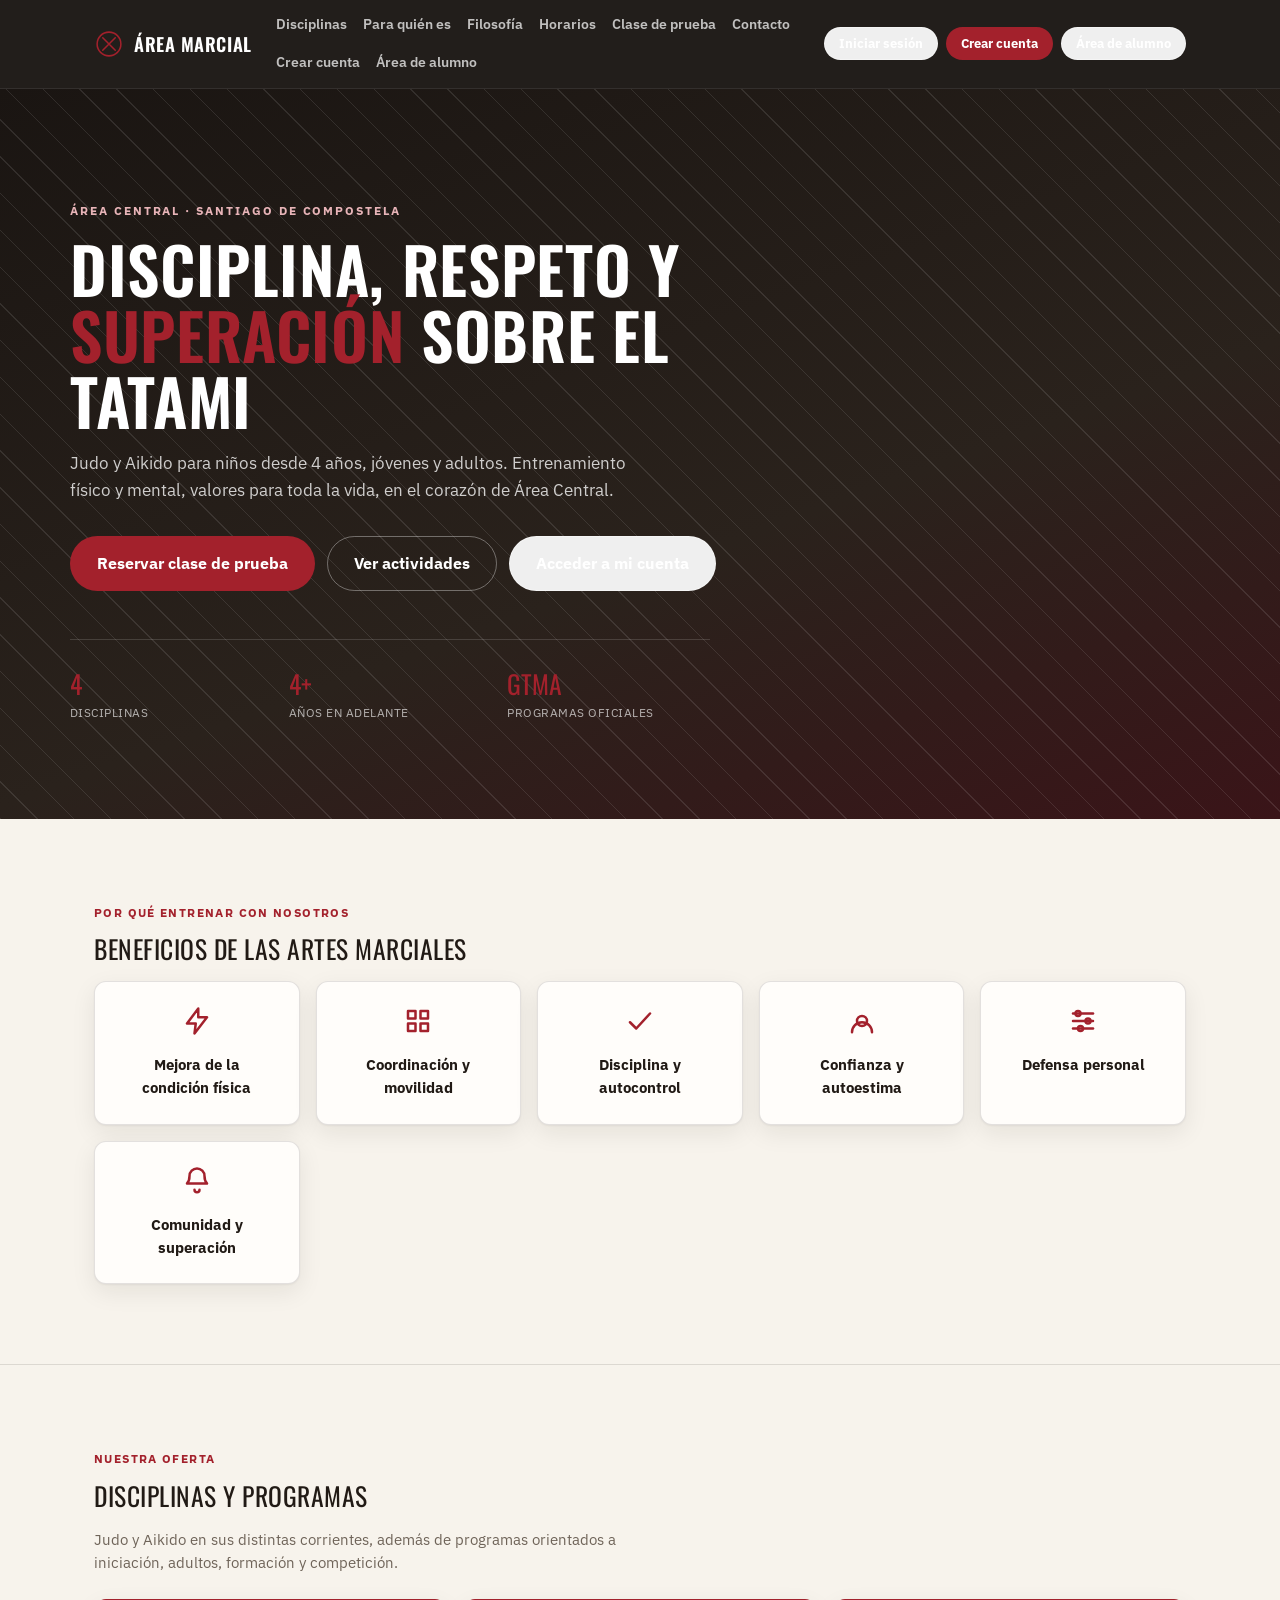
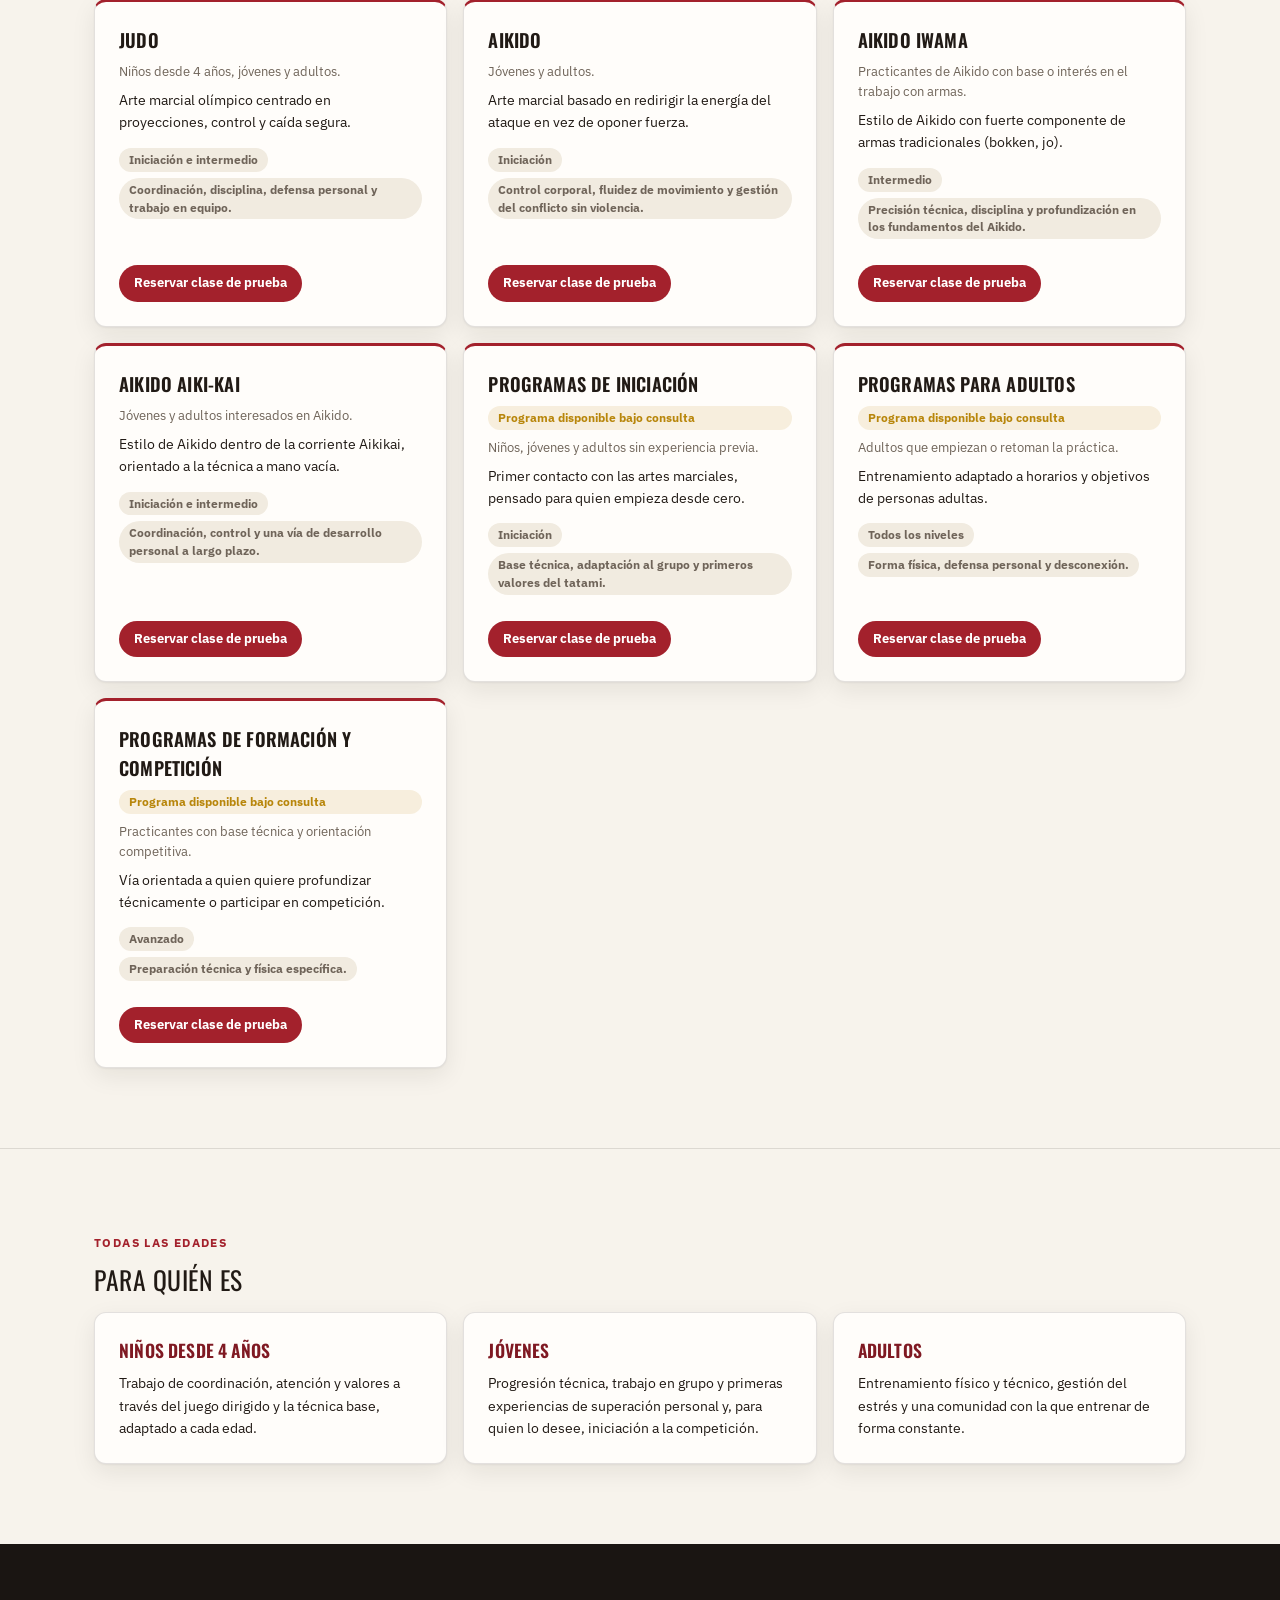
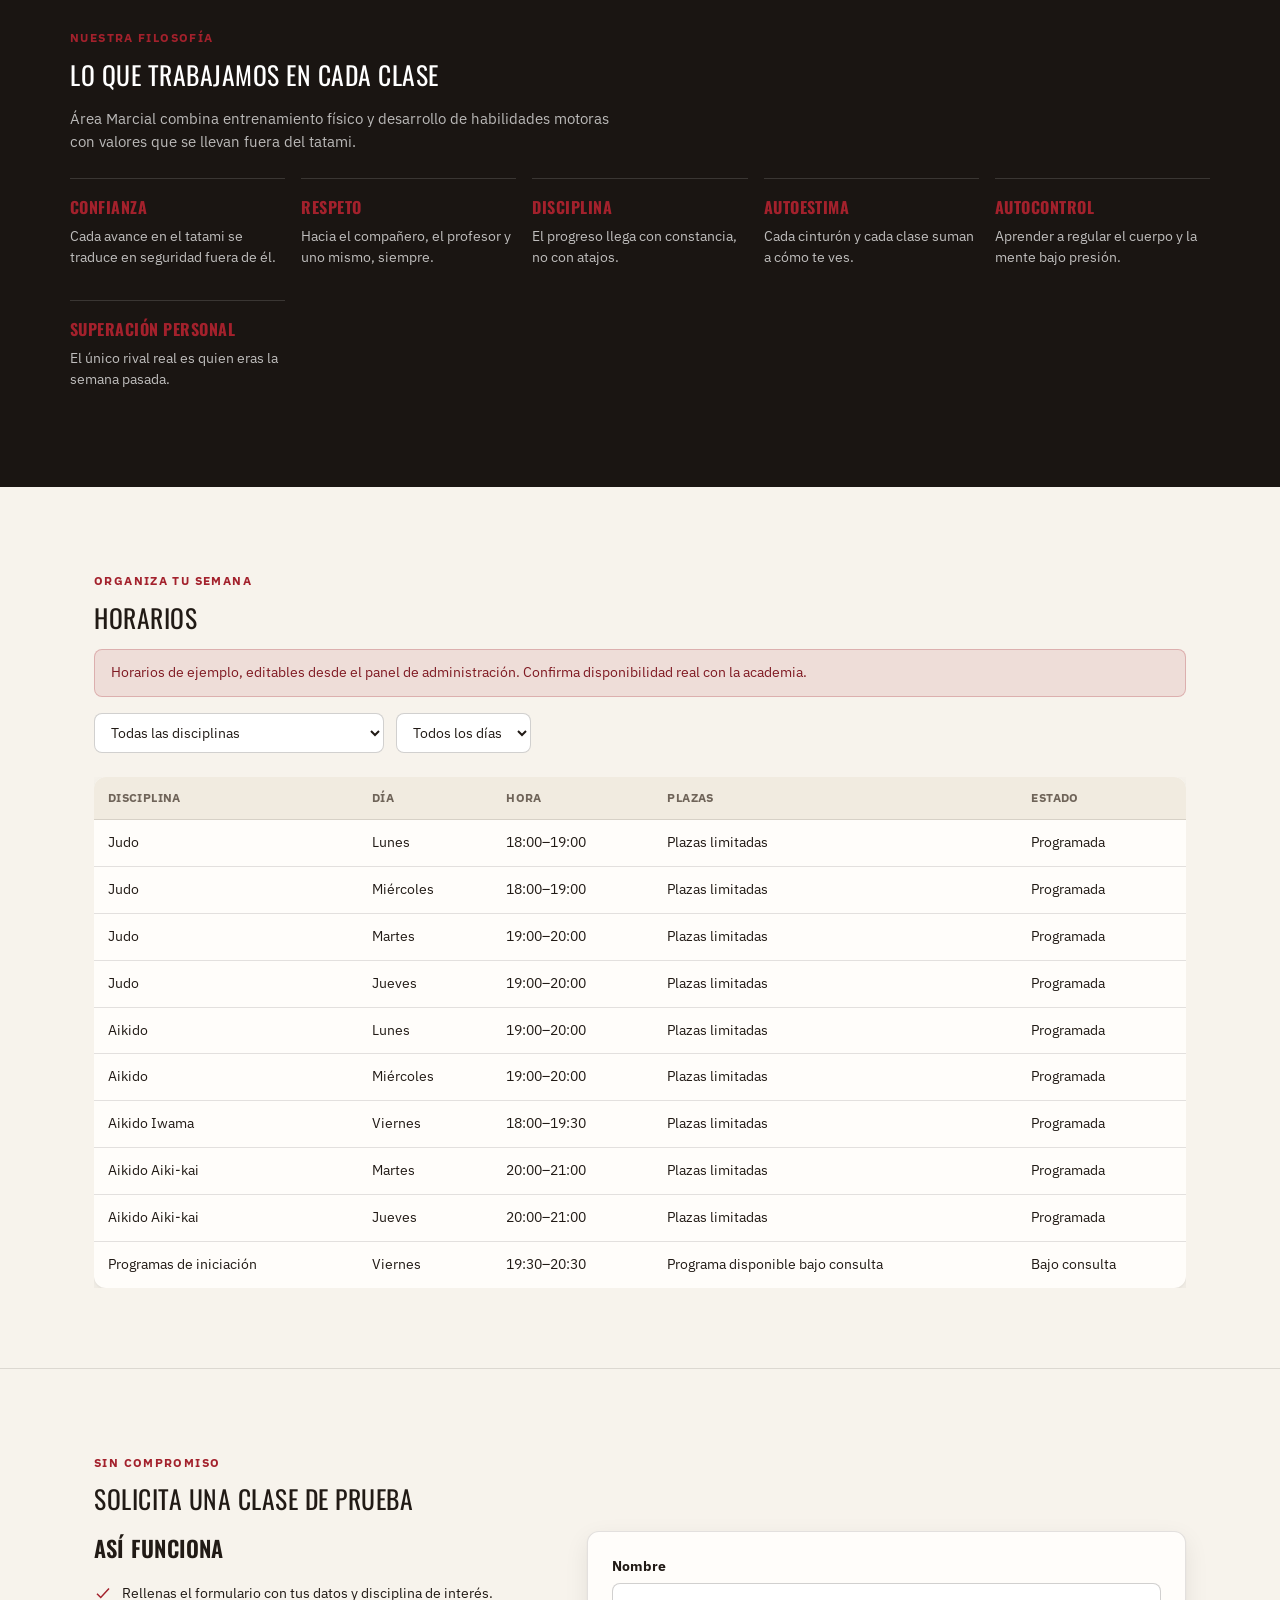
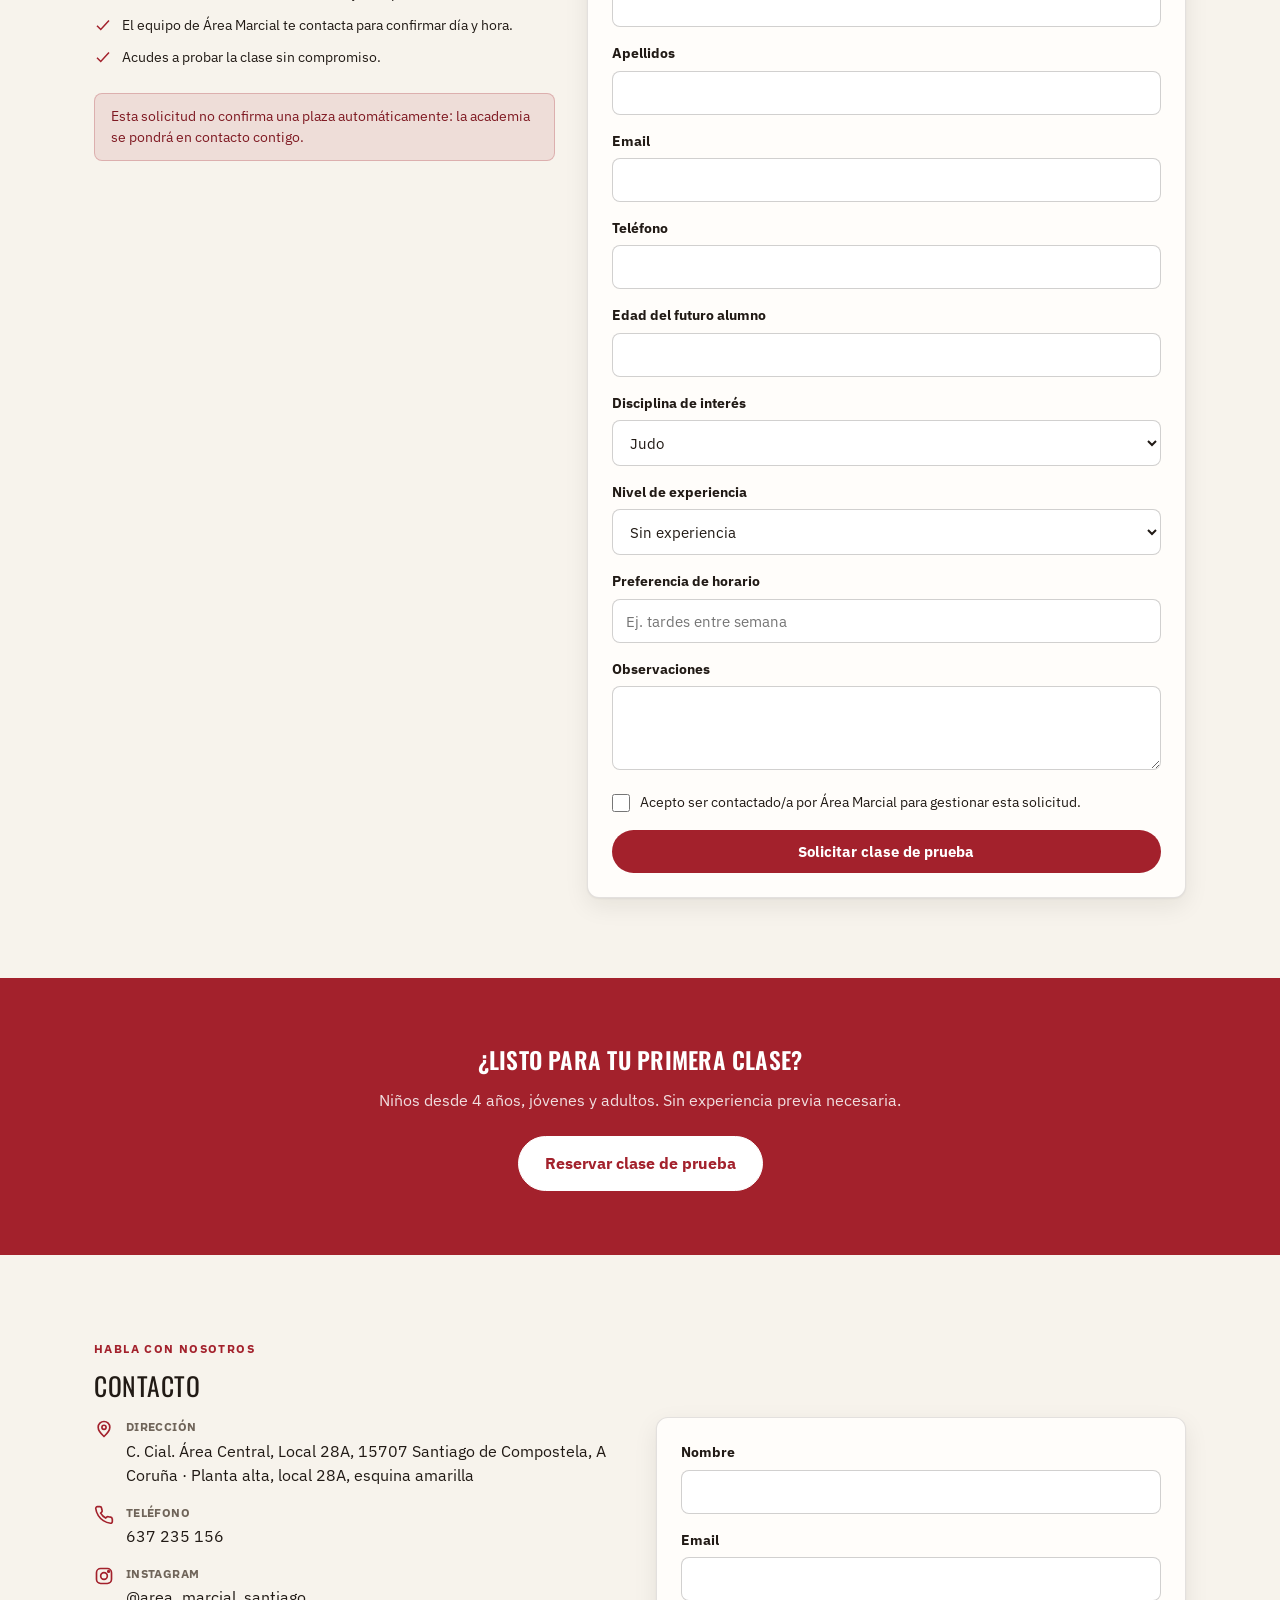
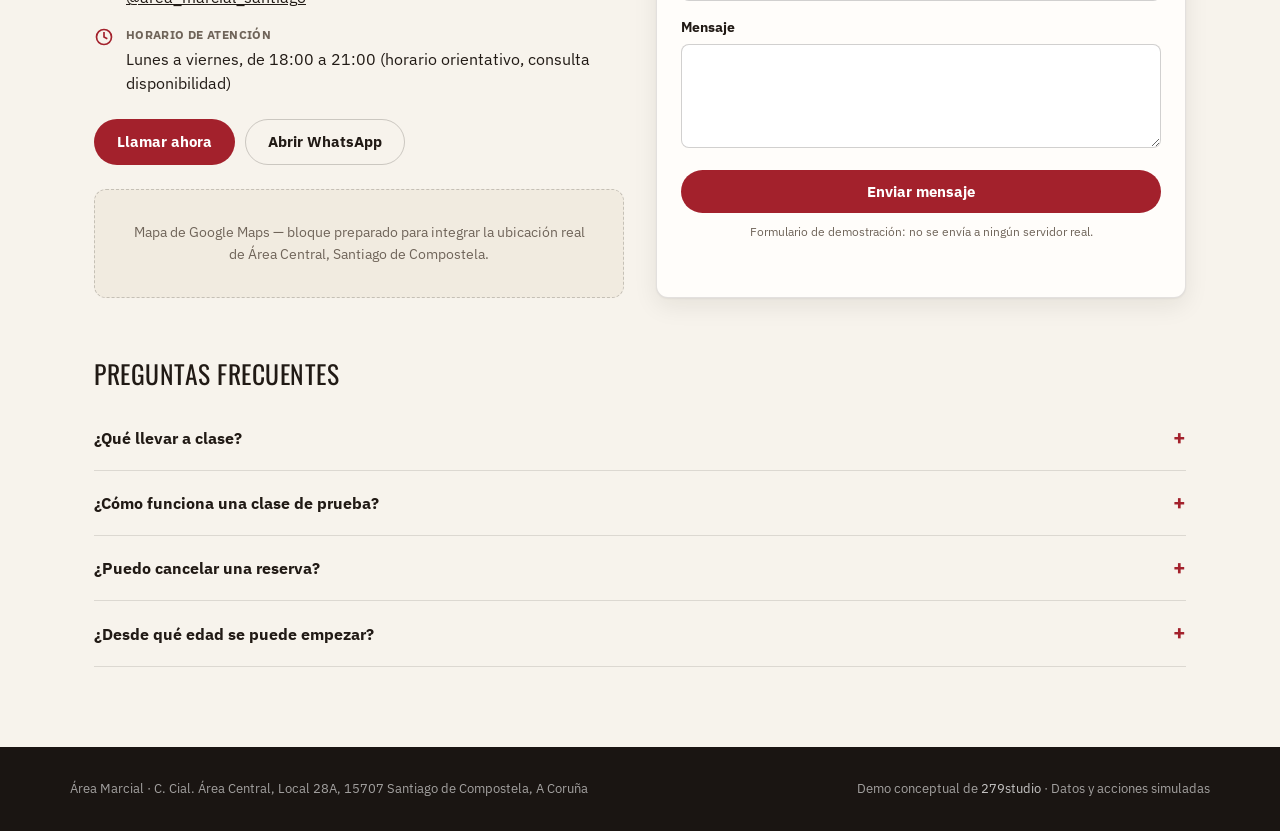
==== commit 7a1bb1f5: "style: swap Inter for IBM Plex Sans in Área Marcial body type Inter is flagged as an overused AI-UI " ====
--- a/clientes/area-marcial/index.html
+++ b/clientes/area-marcial/index.html
@@ -15,7 +15,7 @@
 <meta property="og:description" content="Judo, Aikido, Aikido Iwama y Aikido Aiki-kai en Área Central, Santiago de Compostela. Demo conceptual de 279studio.">
 <link rel="preconnect" href="https://fonts.googleapis.com">
 <link rel="preconnect" href="https://fonts.gstatic.com" crossorigin>
-<link href="https://fonts.googleapis.com/css2?family=Oswald:wght@500;600;700&family=Inter:wght@400;500;600;700;800&display=swap" rel="stylesheet">
+<link href="https://fonts.googleapis.com/css2?family=Oswald:wght@500;600;700&family=IBM+Plex+Sans:wght@400;500;600;700&display=swap" rel="stylesheet">
 <link rel="stylesheet" href="styles.css">
 </head>
 <body>
--- a/clientes/area-marcial/styles.css
+++ b/clientes/area-marcial/styles.css
@@ -39,7 +39,7 @@
   --radius-sm: 8px;
   --shadow: 0 1px 2px rgba(26,21,18,0.05), 0 8px 24px rgba(26,21,18,0.08);
   --f-display: "Oswald", "Arial Narrow", sans-serif;
-  --f-body: "Inter", system-ui, -apple-system, "Segoe UI", sans-serif;
+  --f-body: "IBM Plex Sans", system-ui, -apple-system, "Segoe UI", sans-serif;
 
   --s-1: 4px;  --s-2: 8px;  --s-3: 12px; --s-4: 16px;
   --s-5: 24px; --s-6: 32px; --s-7: 48px; --s-8: 64px;
